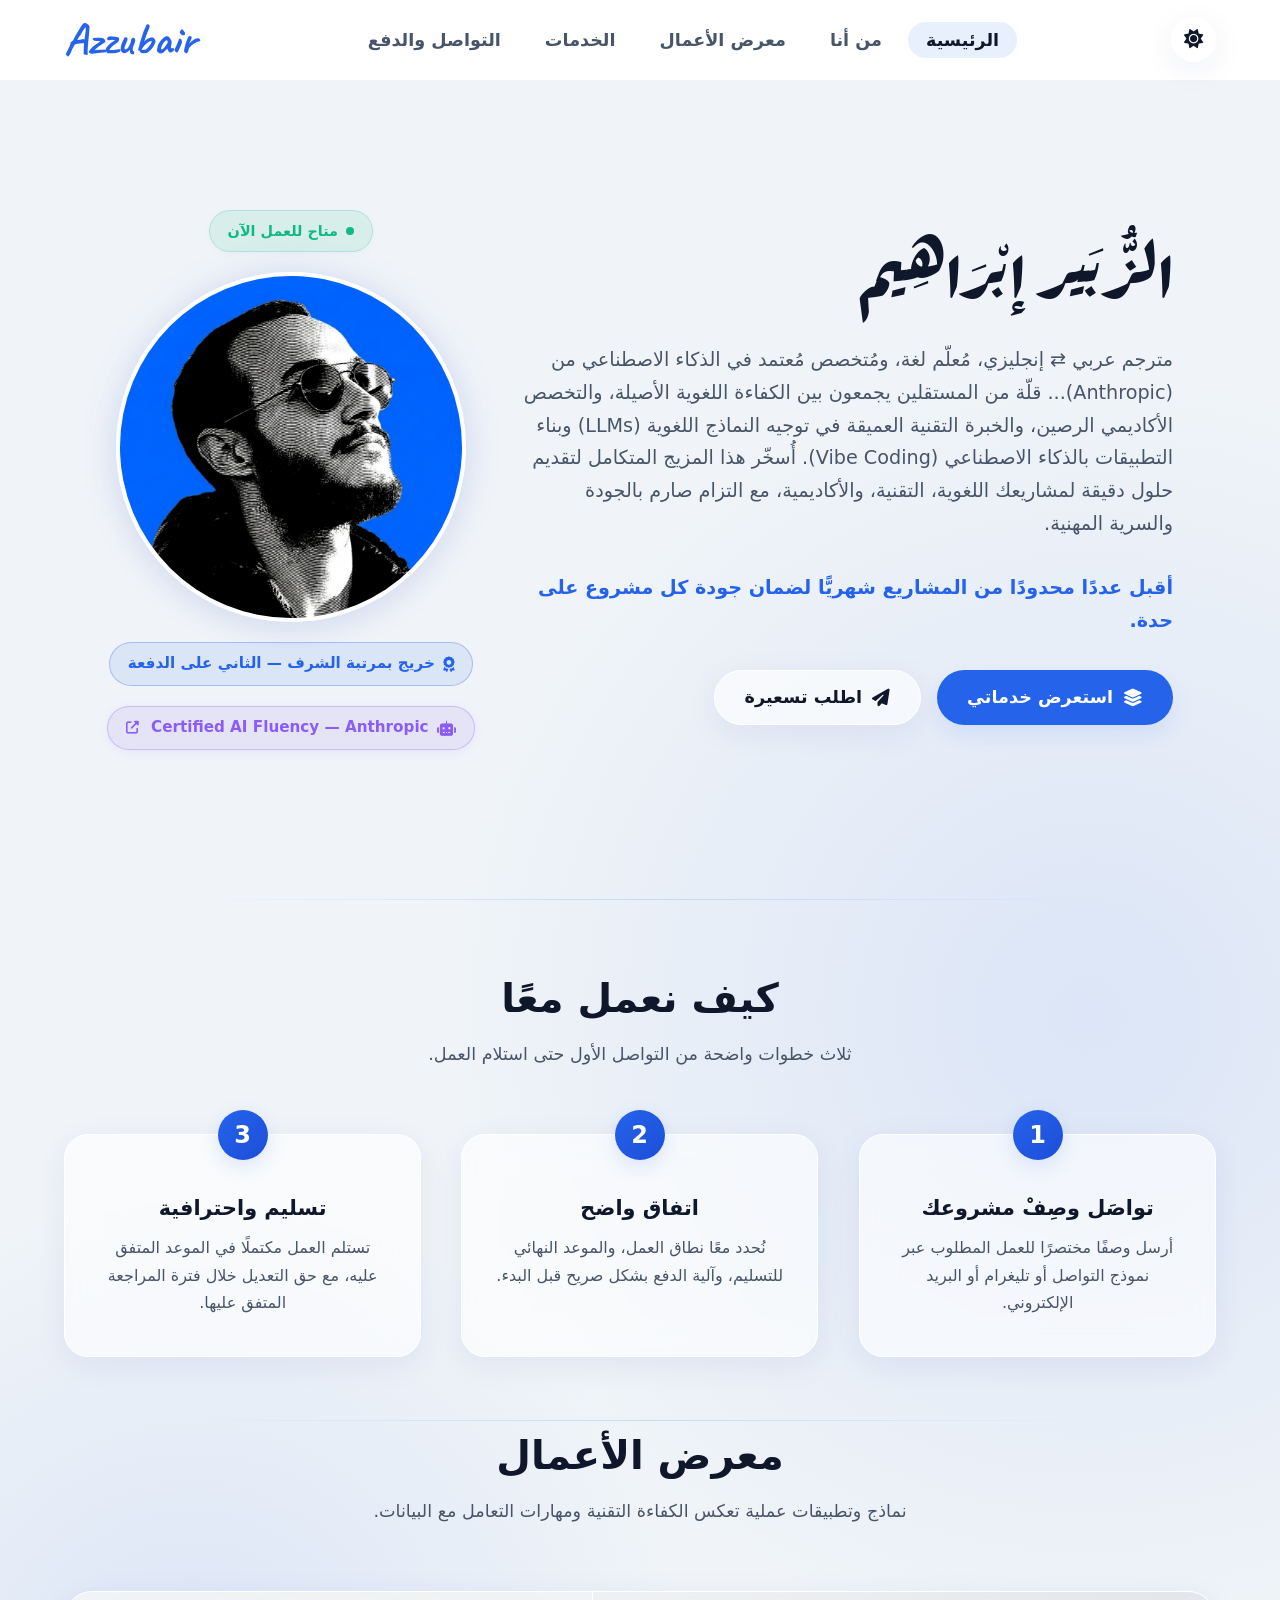
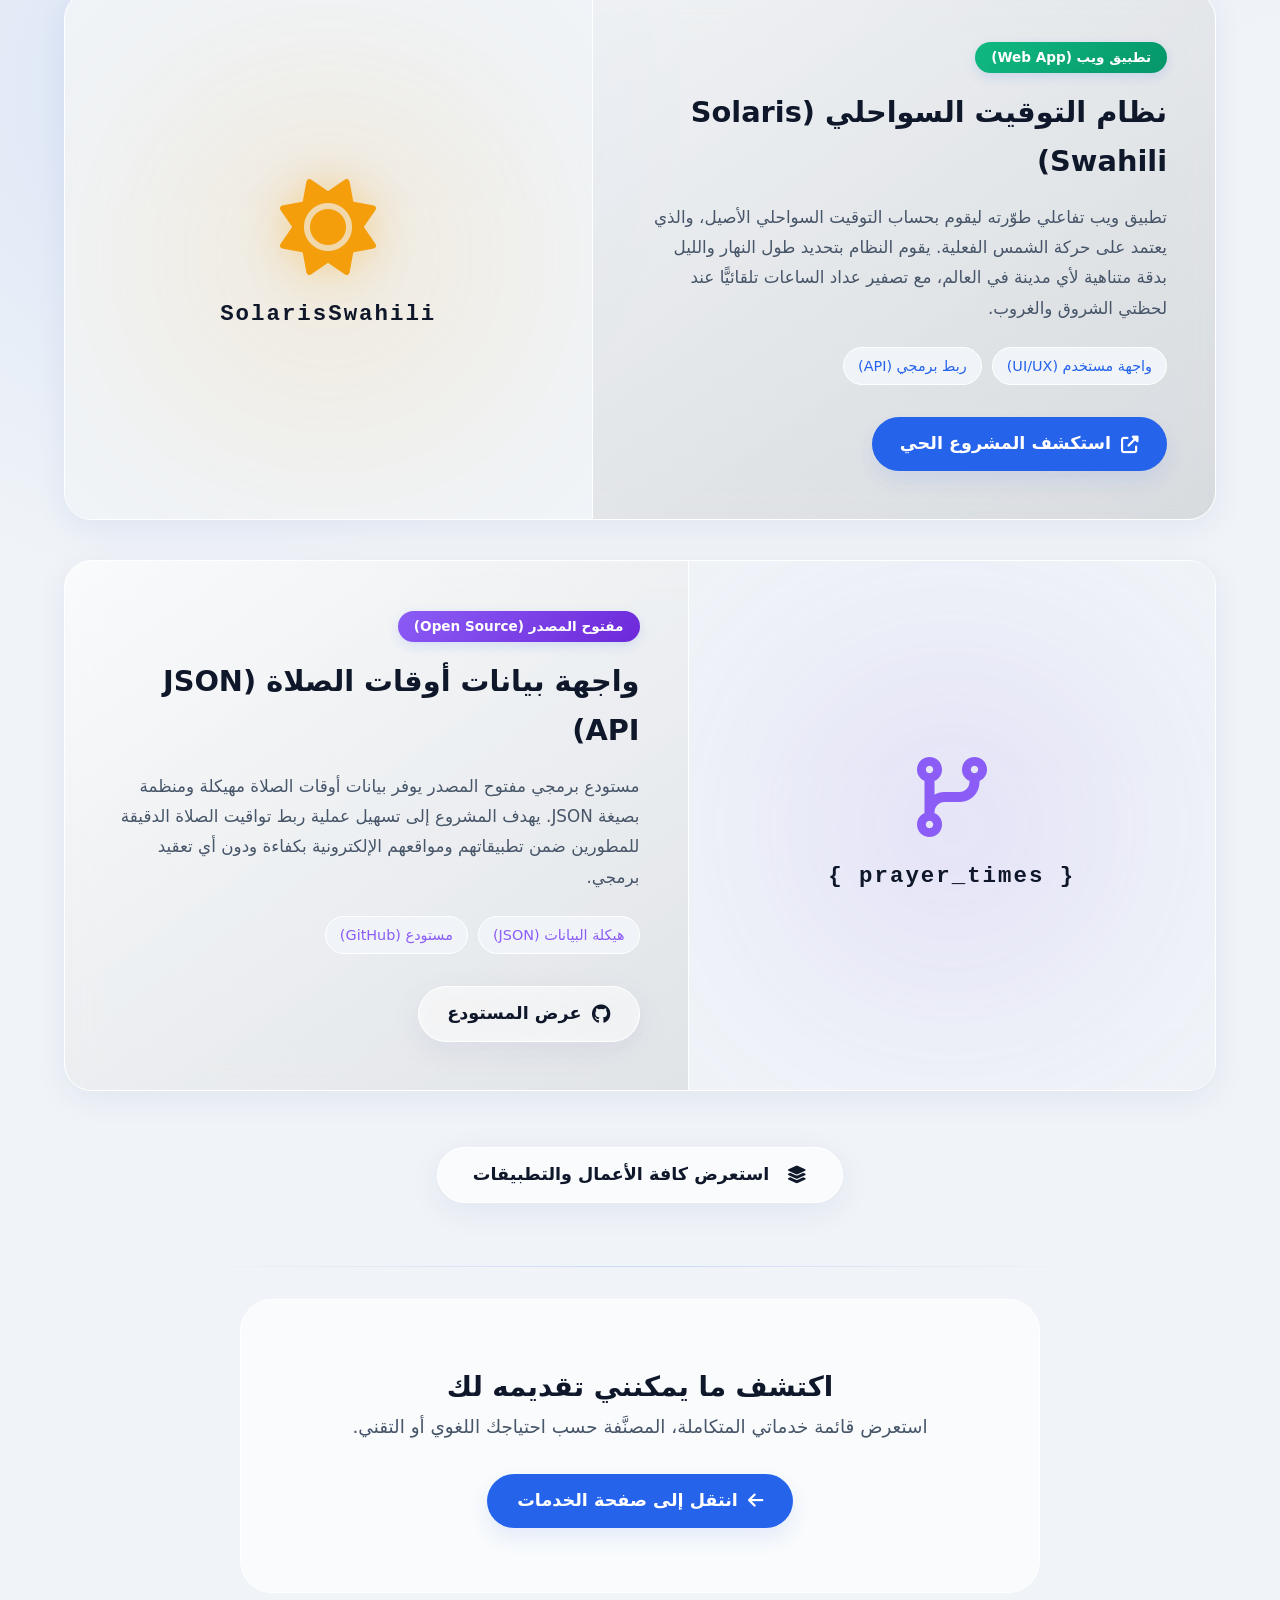
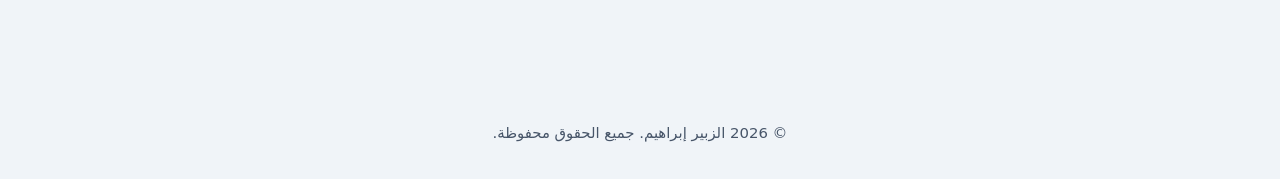
==== index.html @ 56a94cf5 "Update navigation links in index.html" ====
<!DOCTYPE html>
<html lang="ar" dir="rtl">
<head>
  <meta charset="UTF-8" />
  
  <!-- تحسينات الأمان (Security Meta Tags) -->
  <meta http-equiv="X-Content-Type-Options" content="nosniff" />
  <meta http-equiv="X-XSS-Protection" content="1; mode=block" />
  <meta name="referrer" content="strict-origin-when-downgrade" />
  
  <!-- Google tag (gtag.js) -->
  <script async src="https://www.googletagmanager.com/gtag/js?id=G-N8294W9LHR"></script>
  <script>
    window.dataLayer = window.dataLayer || [];
    function gtag(){dataLayer.push(arguments);}
    gtag('js', new Date());
    gtag('config', 'G-N8294W9LHR');
  </script>

  <meta name="viewport" content="width=device-width, initial-scale=1.0" />
  <title>Azzubair | Freelancer</title>
  
  <meta name="description" content="مترجم عربي ⇄ إنجليزي محترف، مقيّم لغوي للذكاء الاصطناعي، ومُدرِّس لغة إنجليزية — خريج مرتبة الشرف، الثاني على الدفعة، جامعة طبرق. متاح للعمل المستقل عن بُعد." />
  <meta property="og:title" content="الزبير إبراهيم | خبرة لغوية وأكاديمية وتقنية في الترجمة وتوجيه النماذج الذكية" />
  <meta property="og:description" content="مترجم عربي ⇄ إنجليزي محترف، خريج مرتبة الشرف، متاح للعمل المستقل عن بُعد." />
  <meta name="keywords" content="ترجمة سrt, تحسين مخرجات ChatGPT, دعم فني android, تصميم صور, prompt engineering عربي, مترجم عربي انجليزي, تعريب">
  <meta property="og:image" content="https://azzubair.ly/images/profile.jpg" />
  <meta property="og:type" content="website" />
  <meta property="og:url" content="https://azzubair.ly/" />

  <!-- سكربت تسريع المظهر لمنع وميض الشاشة (No-FOUC) -->
  <script>
    const savedTheme = localStorage.getItem('theme');
    const systemPrefersLight = window.matchMedia && window.matchMedia('(prefers-color-scheme: light)').matches;
    const currentTheme = savedTheme ? savedTheme : (systemPrefersLight ? 'light' : 'dark');
    document.documentElement.setAttribute('data-theme', currentTheme);
  </script>

  <script type="application/ld+json">
    {
      "@context": "https://schema.org",
      "@type": "Person",
      "name": "الزبير إبراهيم",
      "jobTitle": "مترجم ومطور ومدرب ذكاء اصطناعي",
      "url": "https://azzubair.ly",
      "address": {
        "@type": "PostalAddress",
        "addressLocality": "طبرق",
        "addressCountry": "LY"
      }
    }
  </script>

  <!-- Preconnect لتسريع الخطوط -->
  <link rel="preconnect" href="https://fonts.googleapis.com">
  <link rel="preconnect" href="https://fonts.gstatic.com" crossorigin>
  <link rel="stylesheet" href="https://cdnjs.cloudflare.com/ajax/libs/font-awesome/6.5.0/css/all.min.css" />
  <link rel="stylesheet" href="css/style.css" />

  <!-- حركة نبض تفاعلية ذكية لحالة التوفر -->
  <style>
    @keyframes badgePulse {
      0% { transform: scale(0.95); box-shadow: 0 0 0 0 rgba(16, 185, 129, 0.4); }
      70% { transform: scale(1); box-shadow: 0 0 0 6px rgba(16, 185, 129, 0); }
      100% { transform: scale(0.95); box-shadow: 0 0 0 0 rgba(16, 185, 129, 0); }
    }
  </style>
</head>
<body>

  <nav id="navbar">
    <div class="container">
      <a href="index.html" class="logo">Azzubair</a>
      <ul class="nav-links" id="navLinks">
        <li><a href="index.html">الرئيسية</a></li>
        <li><a href="about.html">من أنا</a></li>
        <li><a href="portfolio.html">معرض الأعمال</a></li>
        <li><a href="services.html">الخدمات</a></li>
        <li><a href="contact.html">التواصل والدفع</a></li>
      </ul>
      <div class="nav-controls">
        <button class="theme-toggle" id="themeToggle" aria-label="تبديل الوضع"><i class="fas fa-moon"></i></button>
        <button class="hamburger" id="hamburger" aria-label="القائمة"><i class="fas fa-bars"></i></button>
      </div>
    </div>
  </nav>

  <section id="hero">
    <div class="container">
      <div class="hero-wrapper">
        
        <div class="hero-text reveal">
          <h1>الزُّبَير إبْرَاهِيم</h1>
          <p>مترجم عربي ⇄ إنجليزي، مُعلّم لغة، ومُتخصص مُعتمد في الذكاء الاصطناعي من (Anthropic)... قلّة من المستقلين يجمعون بين الكفاءة اللغوية الأصيلة، والتخصص الأكاديمي الرصين، والخبرة التقنية العميقة في توجيه النماذج اللغوية (LLMs) وبناء التطبيقات بالذكاء الاصطناعي (Vibe Coding). أُسخّر هذا المزيج المتكامل لتقديم حلول دقيقة لمشاريعك اللغوية، التقنية، والأكاديمية، مع التزام صارم بالجودة والسرية المهنية.</p>
          <p class="scarcity-text">أقبل عددًا محدودًا من المشاريع شهريًّا لضمان جودة كل مشروع على حدة.</p>
          
          <div class="btn-group">
            <a href="services.html" class="btn btn-primary"><i class="fas fa-layer-group"></i> استعرض خدماتي</a>
            <a href="contact.html" class="btn btn-outline"><i class="fas fa-paper-plane"></i> اطلب تسعيرة</a>
          </div>
        </div>

        <!-- قسم الصورة متضمناً شارتي التوفر والخبرة مرتبتين عمودياً -->
        <div class="hero-image reveal" style="display: flex; flex-direction: column; align-items: center; justify-content: center; gap: 15px; text-align: center;">
          
          <!-- (متاح للعمل الآن) فوق الصورة -->
          <span class="status-badge" style="background-color: rgba(16, 185, 129, 0.1); color: #10b981; border: 1px solid rgba(16, 185, 129, 0.2); padding: 8px 18px; border-radius: 50px; font-size: 0.9rem; font-weight: bold; display: inline-flex; align-items: center; gap: 8px; width: fit-content; box-shadow: 0 2px 8px rgba(16, 185, 129, 0.05); margin-bottom: 5px;">
            <span style="width: 8px; height: 8px; background-color: #10b981; border-radius: 50%; display: inline-block; animation: badgePulse 1.8s infinite;"></span> متاح للعمل الآن
          </span>

          <!-- الصورة الشخصية -->
          <img src="images/profile.jpg" alt="الزُّبير إبراهيم" loading="lazy" onerror="this.src='https://placehold.co/400x400/1E293B/3B82F6?text=Z'">

          <!-- (خريج بمرتبة الشرف - الثاني على الدفعة) تحت الصورة -->
          <span class="authority-badge" style="margin: 5px 0 0 0; display: inline-flex; align-items: center; gap: 8px; font-size: 0.95rem; padding: 8px 18px; border-radius: 50px; width: fit-content;">
            <i class="fas fa-award"></i> خريج بمرتبة الشرف — الثاني على الدفعة
          </span>
          
          <!-- شارة الاعتماد الجديدة مرتبطة برابط التحقق -->
          <a href="https://verify.skilljar.com/c/nxe2cyns4rhc" target="_blank" rel="noopener noreferrer" class="authority-badge anthropic-badge" style="margin: 5px 0 0 0; display: inline-flex; align-items: center; gap: 8px; font-size: 0.95rem; padding: 8px 18px; border-radius: 50px; width: fit-content; text-decoration: none; transition: transform 0.3s ease;">
            <i class="fas fa-robot"></i> Certified AI Fluency — Anthropic <i class="fas fa-external-link-alt" style="font-size: 0.8rem; margin-right: 4px;"></i>
          </a>

        </div>

      </div>
    </div>
  </section>

  <section id="how-it-works">
    <div class="container">
      <div class="section-title reveal">
        <h2>كيف نعمل معًا</h2>
        <p>ثلاث خطوات واضحة من التواصل الأول حتى استلام العمل.</p>
      </div>
      <div class="steps-grid">
        <div class="step-card reveal">
          <div class="step-number">1</div>
          <h3>تواصَل وصِفْ مشروعك</h3>
          <p>أرسل وصفًا مختصرًا للعمل المطلوب عبر نموذج التواصل أو تليغرام أو البريد الإلكتروني.</p>
        </div>
        <div class="step-card reveal">
          <div class="step-number">2</div>
          <h3>اتفاق واضح</h3>
          <p>نُحدد معًا نطاق العمل، والموعد النهائي للتسليم، وآلية الدفع بشكل صريح قبل البدء.</p>
        </div>
        <div class="step-card reveal">
          <div class="step-number">3</div>
          <h3>تسليم واحترافية</h3>
          <p>تستلم العمل مكتملًا في الموعد المتفق عليه، مع حق التعديل خلال فترة المراجعة المتفق عليها.</p>
        </div>
      </div>
    </div>
  </section>

<!-- معرض الأعمال (Project Portfolio) -->
  <section id="portfolio" style="padding-top: 0;">
    <div class="container">
      <div class="section-title reveal">
        <h2>معرض الأعمال</h2>
        <p>نماذج وتطبيقات عملية تعكس الكفاءة التقنية ومهارات التعامل مع البيانات.</p>
      </div>
      
      <!-- حاوية المشاريع -->
      <div style="display: flex; flex-direction: column; gap: 2.5rem;">
        
        <!-- المشروع الأول: نظام التوقيت السواحلي -->
        <div class="project-card reveal" style="background: linear-gradient(145deg, var(--bg-glass), rgba(0,0,0,0.1)); backdrop-filter: blur(16px); border: 1px solid var(--border-glass); border-radius: 28px; overflow: hidden; display: flex; flex-wrap: wrap; box-shadow: var(--shadow-glass); transition: transform 0.4s ease, border-color 0.4s ease;" onmouseover="this.style.borderColor='var(--primary)'; this.style.transform='translateY(-5px)';" onmouseout="this.style.borderColor='var(--border-glass)'; this.style.transform='translateY(0)';">
          
          <!-- تفاصيل المشروع -->
          <div class="project-content" style="flex: 1; min-width: 300px; padding: 3rem;">
            <div class="service-badge" style="position: relative; top: 0; right: 0; display: inline-block; margin-bottom: 15px; background: linear-gradient(135deg, #10B981, #059669);">تطبيق ويب (Web App)</div>
            
            <h3 style="font-size: 1.8rem; color: var(--text-main); margin-bottom: 1rem; font-weight: bold;">نظام التوقيت السواحلي (Solaris Swahili)</h3>
            
            <p style="color: var(--text-muted); line-height: 1.8; margin-bottom: 1.5rem; font-size: 1.05rem;">
              تطبيق ويب تفاعلي طوّرته ليقوم بحساب التوقيت السواحلي الأصيل، والذي يعتمد على حركة الشمس الفعلية. يقوم النظام بتحديد طول النهار والليل بدقة متناهية لأي مدينة في العالم، مع تصفير عداد الساعات تلقائيًّا عند لحظتي الشروق والغروب.
            </p>
            
            <div class="project-tags" style="display: flex; gap: 10px; flex-wrap: wrap; margin-bottom: 2rem;">
              <span style="background: var(--bg-main); border: 1px solid var(--border-glass); padding: 6px 14px; border-radius: 50px; font-size: 0.9rem; color: var(--primary);">واجهة مستخدم (UI/UX)</span>
              <span style="background: var(--bg-main); border: 1px solid var(--border-glass); padding: 6px 14px; border-radius: 50px; font-size: 0.9rem; color: var(--primary);">ربط برمجي (API)</span>
            </div>
            
            <a href="https://azzubair.ly/solaris-swahili/" target="_blank" rel="noopener noreferrer" class="btn btn-primary" style="padding: 12px 28px; border-radius: 50px;">
              <i class="fas fa-external-link-alt"></i> استكشف المشروع الحي
            </a>
          </div>
          
          <!-- الجانب البصري للمشروع الأول -->
          <div class="project-image" style="flex: 1; min-width: 300px; background: var(--bg-main); display: flex; align-items: center; justify-content: center; border-right: 1px solid var(--border-glass); position: relative; overflow: hidden; min-height: 300px;">
            <div style="position: absolute; width: 300px; height: 300px; background: #F59E0B; filter: blur(120px); opacity: 0.15; z-index: 0;"></div>
            <div style="text-align: center; z-index: 1;">
              <style>@keyframes slow-spin { 100% { transform: rotate(360deg); } }</style>
              <i class="fas fa-sun" style="font-size: 6rem; color: #F59E0B; margin-bottom: 20px; filter: drop-shadow(0 0 20px rgba(245, 158, 11, 0.4)); animation: slow-spin 25s linear infinite;"></i>
              <h4 style="font-family: monospace, sans-serif; color: var(--text-main); font-size: 1.4rem; letter-spacing: 2px; direction: ltr;">SolarisSwahili</h4>
            </div>
          </div>
        </div>

        <!-- المشروع الثاني: أوقات الصلاة JSON -->
        <div class="project-card reveal" style="background: linear-gradient(145deg, var(--bg-glass), rgba(0,0,0,0.1)); backdrop-filter: blur(16px); border: 1px solid var(--border-glass); border-radius: 28px; overflow: hidden; display: flex; flex-wrap: wrap-reverse; box-shadow: var(--shadow-glass); transition: transform 0.4s ease, border-color 0.4s ease;" onmouseover="this.style.borderColor='var(--primary)'; this.style.transform='translateY(-5px)';" onmouseout="this.style.borderColor='var(--border-glass)'; this.style.transform='translateY(0)';">
          
          <!-- الجانب البصري للمشروع الثاني (على اليمين) -->
          <div class="project-image" style="flex: 1; min-width: 300px; background: var(--bg-main); display: flex; align-items: center; justify-content: center; border-left: 1px solid var(--border-glass); position: relative; overflow: hidden; min-height: 300px;">
            <div style="position: absolute; width: 300px; height: 300px; background: #8B5CF6; filter: blur(120px); opacity: 0.15; z-index: 0;"></div>
            <div style="text-align: center; z-index: 1;">
              <style>
                @keyframes pulse-glow { 0% { filter: drop-shadow(0 0 10px rgba(139, 92, 246, 0.4)); transform: scale(1); } 50% { filter: drop-shadow(0 0 25px rgba(139, 92, 246, 0.8)); transform: scale(1.05); } 100% { filter: drop-shadow(0 0 10px rgba(139, 92, 246, 0.4)); transform: scale(1); } }
              </style>
              <i class="fas fa-code-branch" style="font-size: 5rem; color: #8B5CF6; margin-bottom: 20px; animation: pulse-glow 3s ease-in-out infinite;"></i>
              <h4 style="font-family: monospace, sans-serif; color: var(--text-main); font-size: 1.4rem; letter-spacing: 2px; direction: ltr;">{ prayer_times }</h4>
            </div>
          </div>

          <!-- تفاصيل المشروع -->
          <div class="project-content" style="flex: 1; min-width: 300px; padding: 3rem;">
            <div class="service-badge" style="position: relative; top: 0; right: 0; display: inline-block; margin-bottom: 15px; background: linear-gradient(135deg, #8B5CF6, #6D28D9);">مفتوح المصدر (Open Source)</div>
            
            <h3 style="font-size: 1.8rem; color: var(--text-main); margin-bottom: 1rem; font-weight: bold;">واجهة بيانات أوقات الصلاة (JSON API)</h3>
            
            <p style="color: var(--text-muted); line-height: 1.8; margin-bottom: 1.5rem; font-size: 1.05rem;">
              مستودع برمجي مفتوح المصدر يوفر بيانات أوقات الصلاة مهيكلة ومنظمة بصيغة JSON. يهدف المشروع إلى تسهيل عملية ربط تواقيت الصلاة الدقيقة للمطورين ضمن تطبيقاتهم ومواقعهم الإلكترونية بكفاءة ودون أي تعقيد برمجي.
            </p>
            
            <div class="project-tags" style="display: flex; gap: 10px; flex-wrap: wrap; margin-bottom: 2rem;">
              <span style="background: var(--bg-main); border: 1px solid var(--border-glass); padding: 6px 14px; border-radius: 50px; font-size: 0.9rem; color: #8B5CF6;">هيكلة البيانات (JSON)</span>
              <span style="background: var(--bg-main); border: 1px solid var(--border-glass); padding: 6px 14px; border-radius: 50px; font-size: 0.9rem; color: #8B5CF6;">مستودع (GitHub)</span>
            </div>
            
            <a href="https://github.com/azzubairx/prayer-times-json" target="_blank" rel="noopener noreferrer" class="btn btn-outline" style="padding: 12px 28px; border-radius: 50px;">
              <i class="fab fa-github" style="font-size: 1.2rem;"></i> عرض المستودع
            </a>
          </div>

        </div>

      </div>
    </div>
    <!-- زر الانتقال للصفحة المخصصة لمعرض الأعمال -->
      <div class="reveal" style="text-align: center; margin-top: 3.5rem;">
        <a href="portfolio.html" class="btn btn-outline" style="padding: 12px 35px; border-radius: 50px; font-size: 1.1rem;">
          <i class="fas fa-layer-group" style="margin-left: 8px;"></i> استعرض كافة الأعمال والتطبيقات
        </a>
      </div>
  </section>

  <section style="padding-top: 0;">
    <div class="container">
      <div class="about-cta reveal">
        <h2>اكتشف ما يمكنني تقديمه لك</h2>
        <p style="color: var(--text-muted); margin-bottom: 2rem;">استعرض قائمة خدماتي المتكاملة، المصنَّفة حسب احتياجك اللغوي أو التقني.</p>
        <div class="btn-group" style="justify-content: center;">
          <a href="services.html" class="btn btn-primary"><i class="fas fa-arrow-left"></i> انتقل إلى صفحة الخدمات</a>
        </div>
      </div>
    </div>
  </section>

  <footer>
    <div class="container">
      <p class="copyright-text">© 2026 الزبير إبراهيم. جميع الحقوق محفوظة.</p>
    </div>
  </footer>

  <script>
    document.querySelectorAll('.reveal').forEach(el => el.classList.add('hidden'));
    
    const root = document.documentElement;
    const toggle = document.getElementById('themeToggle');
    const icon = toggle.querySelector('i');
    
    if (root.getAttribute('data-theme') === 'light') { icon.className = 'fas fa-sun'; } else { icon.className = 'fas fa-moon'; }
    
    toggle.addEventListener('click', () => {
      const isDark = root.getAttribute('data-theme') === 'dark';
      const newTheme = isDark ? 'light' : 'dark';
      root.setAttribute('data-theme', newTheme);
      icon.className = isDark ? 'fas fa-sun' : 'fas fa-moon';
      localStorage.setItem('theme', newTheme);
    });

    window.matchMedia('(prefers-color-scheme: light)').addEventListener('change', (e) => {
      if (!localStorage.getItem('theme')) {
        const newTheme = e.matches ? 'light' : 'dark';
        root.setAttribute('data-theme', newTheme);
        icon.className = e.matches ? 'fas fa-sun' : 'fas fa-moon';
      }
    });

    const hamburger = document.getElementById('hamburger');
    const navLinks = document.getElementById('navLinks');
    const hamburgerIcon = hamburger.querySelector('i');
    hamburger.addEventListener('click', () => { navLinks.classList.toggle('active'); hamburgerIcon.className = navLinks.classList.contains('active') ? 'fas fa-times' : 'fas fa-bars'; });
    document.querySelectorAll('.nav-links a').forEach(link => { link.addEventListener('click', () => { navLinks.classList.remove('active'); hamburgerIcon.className = 'fas fa-bars'; }); });
    
    const revealObserver = new IntersectionObserver((entries, observer) => {
      entries.forEach(entry => { if (entry.isIntersecting) { entry.target.classList.remove('hidden'); entry.target.classList.add('active'); observer.unobserve(entry.target); } });
    }, { threshold: 0.1, rootMargin: "0px 0px -20px 0px" });
    document.querySelectorAll('.reveal').forEach(el => revealObserver.observe(el));
    
    const currentPath = window.location.pathname.split('/').pop();
    document.querySelectorAll('.nav-links a').forEach(link => {
      const href = link.getAttribute('href');
      if ((currentPath === '' && href === 'index.html') || href === currentPath) { link.classList.add('active'); }
    });
  </script>
</body>
</html>
---- css/style.css ----
/* ============================================================
   ملف التنسيقات الرئيسي (CSS) - موقع الزبير إبراهيم
   النمط: تأثير الزجاج (Glassmorphism) | الألوان: أزرق تقني وكحلي
   ============================================================ */

/* ── 1. استيراد الخطوط ── */
@import url('https://fonts.googleapis.com/css2?family=Caveat:wght@700&display=swap');
@import url('https://fonts.googleapis.com/css2?family=Rakkas&display=swap');

@font-face { font-family: 'Casa'; src: url('../fonts/Casa.ttf') format('truetype'); font-weight: normal; font-style: normal; font-display: swap; }
@font-face { font-family: 'Casa'; src: url('../fonts/CasaB.ttf') format('truetype'); font-weight: bold; font-style: normal; font-display: swap; }
@font-face { font-family: 'Casa'; src: url('../fonts/CasaI.ttf') format('truetype'); font-weight: normal; font-style: italic; font-display: swap; }

/* ── 2. المتغيرات والألوان ── */
:root {
  --bg-main: #0B1121;
  --bg-glass: rgba(30, 41, 59, 0.4);
  --bg-nav: rgba(11, 17, 33, 0.95);
  --primary: #3B82F6;
  --primary-hover: #60A5FA;
  --primary-glass: rgba(59, 130, 246, 0.15);
  --text-main: #F8FAFC;
  --text-muted: #94A3B8;
  --border-glass: rgba(255, 255, 255, 0.08);
  --border-primary: rgba(59, 130, 246, 0.3);
  --shadow-glass: 0 8px 32px 0 rgba(0, 0, 0, 0.3);
  --primary-glow: rgba(59, 130, 246, 0.25);
  --shadow-hover: 0 16px 40px 0 rgba(59, 130, 246, 0.18);
}

[data-theme="light"] {
  --bg-main: #F0F4F8;
  --bg-glass: rgba(255, 255, 255, 0.6);
  --bg-nav: rgba(255, 255, 255, 0.95);
  --primary: #2563EB;
  --primary-hover: #1D4ED8;
  --primary-glass: rgba(37, 99, 235, 0.1);
  --text-main: #0F172A;
  --text-muted: #475569;
  --border-glass: rgba(255, 255, 255, 1);
  --border-primary: rgba(37, 99, 235, 0.3);
  --shadow-glass: 0 8px 32px 0 rgba(31, 38, 135, 0.07);
  --primary-glow: rgba(37, 99, 235, 0.15);
  --shadow-hover: 0 16px 40px 0 rgba(37, 99, 235, 0.14);
}

/* ── 3. الإعدادات الأساسية ── */
*, *::before, *::after { margin: 0; padding: 0; box-sizing: border-box; }
html { scroll-behavior: smooth; max-width: 100vw; overflow-x: hidden; }

@media (prefers-reduced-motion: reduce) {
  *, *::before, *::after { animation-duration: 0.01ms !important; transition-duration: 0.01ms !important; scroll-behavior: auto !important; }
  .reveal { opacity: 1 !important; transform: none !important; }
}

body {
  font-family: 'Casa', system-ui, -apple-system, sans-serif !important;
  font-size: 1.15rem; 
  background-color: var(--bg-main); color: var(--text-main);
  line-height: 1.7; direction: rtl; text-rendering: optimizeLegibility;
  -webkit-font-smoothing: antialiased; -moz-osx-font-smoothing: grayscale;
  transition: background-color 0.4s ease, color 0.4s ease;
  background-image: radial-gradient(circle at 15% 50%, var(--primary-glass), transparent 25%), radial-gradient(circle at 85% 30%, var(--primary-glass), transparent 25%);
  word-wrap: break-word;
}

a, .btn, .logo, .nav-links a { text-decoration: none !important; color: inherit; outline: none; }
ul { list-style: none; }
.container { width: 100%; max-width: 1200px; margin: 0 auto; padding: 0 24px; }
::-webkit-scrollbar { width: 6px; }
::-webkit-scrollbar-track { background: var(--bg-main); }
::-webkit-scrollbar-thumb { background: var(--border-primary); border-radius: 3px; }
::-webkit-scrollbar-thumb:hover { background: var(--primary); }
:focus-visible { outline: 2px solid var(--primary); outline-offset: 3px; border-radius: 4px; }

/* ── 4. شريط التنقل (Navbar) ── */
nav { position: fixed; top: 0; left: 0; right: 0; background: var(--bg-nav); backdrop-filter: blur(16px); -webkit-backdrop-filter: blur(16px); border-bottom: 1px solid var(--border-glass); height: 80px; display: flex; align-items: center; z-index: 1000; transition: background-color 0.4s ease; }
nav .container { display: flex; justify-content: space-between; align-items: center; flex-direction: row-reverse; }
.logo { font-family: 'Caveat', cursive !important; font-size: 2.8rem; font-weight: 700; color: var(--primary) !important; direction: ltr; }
.nav-links { display: flex; gap: 0.5rem; align-items: center; }
.nav-links a { font-weight: bold; font-size: 1.1rem; color: var(--text-muted) !important; transition: all 0.3s ease; padding: 8px 18px; border-radius: 25px; }
.nav-links a:hover, .nav-links a.active { color: var(--text-main) !important; background-color: var(--primary-glass); }
.nav-controls { display: flex; align-items: center; gap: 1rem; flex-direction: row-reverse; }
.theme-toggle { background: var(--bg-glass); backdrop-filter: blur(10px); border: 1px solid var(--border-glass); color: var(--text-main); width: 45px; height: 45px; border-radius: 50%; cursor: pointer; display: flex; align-items: center; justify-content: center; font-size: 1.2rem; transition: all 0.3s ease; box-shadow: var(--shadow-glass); }
.theme-toggle:hover { background: var(--primary); color: #fff; border-color: var(--primary); transform: rotate(30deg); }
.hamburger { display: none; background: none; border: none; color: var(--text-main); font-size: 1.8rem; cursor: pointer; }

/* ── 5. الواجهة الرئيسية (Hero) والأزرار ── */
#hero { min-height: 100vh; display: flex; align-items: center; padding-top: 120px; padding-bottom: 60px; }
.hero-wrapper { display: flex; align-items: center; justify-content: center; gap: 3rem; width: 100%; }
.hero-text { flex: 1; max-width: 650px; }
.hero-text h1 { font-family: 'Rakkas', serif !important; font-weight: 400; line-height: 1.2; color: var(--text-main); font-size: clamp(3rem, 6vw, 4.5rem); margin-bottom: 1.5rem; }
.page-hero h1 { font-family: 'Casa', system-ui, sans-serif !important; font-weight: bold !important; line-height: 1.3; font-size: clamp(2.5rem, 5vw, 4rem); color: var(--primary); margin-bottom: 1rem; }
.hero-text p { font-size: 1.2rem; color: var(--text-muted); margin-bottom: 2rem; }
.page-hero { padding-top: 140px; padding-bottom: 40px; text-align: center; }
.page-hero p { font-size: 1.2rem; color: var(--text-muted); max-width: 700px; margin: 0 auto; }
.btn-group { display: flex; gap: 1rem; flex-wrap: wrap; }
.btn { padding: 12px 30px; border-radius: 50px; font-size: 1.1rem; font-weight: bold; display: inline-flex; align-items: center; gap: 10px; border: none !important; cursor: pointer; transition: all 0.3s ease; backdrop-filter: blur(10px); }
.btn-primary { background: var(--primary); color: #fff !important; box-shadow: 0 10px 20px var(--primary-glass); }
.btn-primary:hover { background: var(--primary-hover); transform: translateY(-3px); box-shadow: 0 15px 25px var(--primary-glass); }
.btn-outline { background: var(--bg-glass); color: var(--text-main) !important; border: 1px solid var(--border-glass) !important; box-shadow: var(--shadow-glass); }
.btn-outline:hover { border-color: var(--primary) !important; color: var(--primary) !important; transform: translateY(-3px); }
.hero-image { display: flex; justify-content: center; min-height: 350px; }
.hero-image img { width: 350px !important; height: 350px !important; aspect-ratio: 1 / 1 !important; object-fit: cover !important; border-radius: 50% !important; border: 4px solid var(--border-glass); box-shadow: var(--shadow-glass), 0 0 40px var(--primary-glass); transition: all 0.4s ease; }
.hero-image img:hover { transform: scale(1.02); border-color: var(--primary); }
.scarcity-text { color: var(--primary) !important; font-weight: bold; margin-bottom: 2rem !important; }

/* ── 6. الشبكات الزجاجية للخدمات والخطوات (Grid Cards) ── */
section { padding: 4rem 0; position: relative; }
section:not(:last-of-type)::after { content: ''; position: absolute; bottom: 0; left: 15%; right: 15%; height: 1px; background: linear-gradient(90deg, transparent, var(--border-primary), transparent); opacity: 0.6; }
.section-title { text-align: center; margin-bottom: 4rem; }
.section-title h2 { font-size: 2.5rem; color: var(--text-main); margin-bottom: 0.5rem; font-weight: bold; }
.section-title p { font-size: 1.1rem; color: var(--text-muted); }
.category-title { font-size: 1.5rem; color: var(--text-main); margin-top: 3rem; margin-bottom: 1.5rem; padding-bottom: 10px; border-bottom: 2px solid var(--primary-glass); display: inline-block; font-weight: bold; }

.steps-grid { display: grid; grid-template-columns: repeat(auto-fit, minmax(250px, 1fr)); gap: 2.5rem; }
.step-card { background: var(--bg-glass); backdrop-filter: blur(16px); border: 1px solid var(--border-glass); border-radius: 24px; padding: 2.5rem 2rem; text-align: center; position: relative; box-shadow: var(--shadow-glass); transition: all 0.3s ease; }
.step-card:hover { transform: translateY(-6px); border-color: var(--border-primary); box-shadow: var(--shadow-hover); }
.step-number { width: 50px; height: 50px; color: #fff; border-radius: 50%; display: flex; align-items: center; justify-content: center; font-size: 1.5rem; font-weight: bold; position: absolute; top: -25px; left: 50%; transform: translateX(-50%); background: linear-gradient(135deg, var(--primary), var(--primary-hover)); box-shadow: 0 6px 20px var(--primary-glow); }
.step-card h3 { color: var(--text-main); margin-top: 1rem; margin-bottom: 0.5rem; font-size: 1.3rem;}
.step-card p { color: var(--text-muted); font-size: 1rem; margin-bottom: 0; }

.services-grid { display: grid; grid-template-columns: repeat(auto-fill, minmax(280px, 1fr)); gap: 2rem; align-items: stretch; }
.service-card { background: var(--bg-glass); backdrop-filter: blur(16px); border: 1px solid var(--border-glass); border-radius: 28px; padding: 2.5rem 2rem; display: flex; flex-direction: column; box-shadow: var(--shadow-glass); transition: all 0.3s ease; height: 100%; position: relative; }
.service-card:hover { transform: translateY(-8px); border-color: var(--border-primary); }
.service-icon { width: 70px; height: 70px; background: var(--primary-glass); color: var(--primary); border-radius: 50%; display: flex; align-items: center; justify-content: center; font-size: 1.8rem; margin-bottom: 1.5rem; flex-shrink: 0; border: 1px solid var(--border-primary); transition: all 0.3s ease; }
.service-card:hover .service-icon { background: var(--primary); color: #fff; transform: scale(1.08); }
.service-content { display: flex; flex-direction: column; flex-grow: 1; }
.service-content h3 { font-size: 1.3rem; color: var(--text-main); margin-bottom: 0.8rem; font-weight: bold; }
.service-content p { font-size: 1rem; color: var(--text-muted); flex-grow: 1; margin-bottom: 10px; }
.why-me { display: block; margin-top: auto; padding-top: 1rem; opacity: 0.9; color: var(--primary); border-top: 1px solid var(--border-primary); font-size: 0.95rem; font-weight: bold; }

/* ── 7. بطاقات الدفع والشروط ── */
.payments-grid { display: grid; grid-template-columns: repeat(auto-fit, minmax(240px, 1fr)); gap: 2rem; }
.payment-card { background: var(--bg-glass); backdrop-filter: blur(14px); -webkit-backdrop-filter: blur(14px); border: 1px solid var(--border-glass); border-radius: 16px; padding: 2rem; display: flex; flex-direction: column; align-items: center; justify-content: center; gap: 1.5rem; box-shadow: var(--shadow-glass); transition: all 0.3s ease; }
.payment-card:hover { transform: translateY(-5px); border-color: var(--primary); }
.pay-logo-wrapper { height: 60px; width: 100%; display: flex; justify-content: center; align-items: center; }
.pay-logo { max-height: 100%; max-width: 100%; object-fit: contain; }
.payment-card span { font-weight: bold; font-size: 1.1rem; color: var(--text-main); text-align: center; }
.cash-icon { font-size: 3rem; color: #10B981; }

.commitments-grid { display: grid; grid-template-columns: repeat(auto-fit, minmax(300px, 1fr)); gap: 2rem; margin-top: 2rem; }
.commitment-card { background: var(--bg-glass); backdrop-filter: blur(16px); border: 1px solid var(--border-glass); border-radius: 24px; padding: 2.5rem; box-shadow: var(--shadow-glass); transition: all 0.3s ease; }
.commitment-card:hover { transform: translateY(-5px); border-color: var(--primary); }
.commitment-header { display: flex; align-items: center; gap: 15px; margin-bottom: 1.5rem; border-bottom: 1px solid var(--border-glass); padding-bottom: 1rem; }
.commitment-header i { font-size: 1.8rem; color: var(--primary); }
.commitment-header h3 { font-size: 1.4rem; color: var(--text-main); font-weight: bold; }
.commitment-list { list-style: none; padding: 0; margin: 0; display: flex; flex-direction: column; gap: 1rem; }
.commitment-list li { display: flex; align-items: flex-start; gap: 10px; font-size: 1rem; color: var(--text-muted); line-height: 1.6; }
.commitment-list li i { color: var(--primary); margin-top: 6px; font-size: 0.9rem; }

/* ── 8. نموذج التواصل ── */
.contact-box { background: var(--bg-glass); backdrop-filter: blur(20px); border: 1px solid var(--border-glass); border-radius: 32px; padding: 4rem 2rem; text-align: center; box-shadow: var(--shadow-glass); max-width: 900px; margin: 0 auto; }
.contact-form { max-width: 600px; margin: 0 auto 2rem auto; display: flex; flex-direction: column; gap: 1rem; text-align: right; }
.form-group { display: flex; gap: 1rem; }
.contact-form label { font-size: 0.95rem; color: var(--text-muted); font-weight: bold; width: 100%; }
.contact-form input, .contact-form textarea, .contact-form select { width: 100%; background: var(--bg-main); border: 1px solid var(--border-glass); padding: 12px 20px; border-radius: 12px; color: var(--text-main); font-family: inherit; font-size: 1rem; transition: all 0.3s ease; margin-top: 5px; appearance: auto; }
.contact-form select option { background: var(--bg-main); color: var(--text-main); }
.contact-form input:focus, .contact-form textarea:focus, .contact-form select:focus { outline: none; border-color: var(--primary); box-shadow: 0 0 0 3px var(--primary-glass); }
.form-submit { width: 100%; justify-content: center; border-radius: 50px !important; padding: 15px; font-size: 1.15rem; margin-top: 10px; letter-spacing: 0.5px; }

.divider { display: flex; align-items: center; text-align: center; color: var(--text-muted); margin: 2rem 0; }
.divider::before, .divider::after { content: ''; flex: 1; border-bottom: 1px solid var(--border-glass); }
.divider span { padding: 0 10px; font-size: 0.95rem; }

.contact-links { display: flex; justify-content: center; flex-wrap: wrap; gap: 1.5rem; }
.contact-item { background: var(--bg-main); border: 1px solid var(--border-glass) !important; padding: 1rem 2rem; border-radius: 50px; font-weight: bold; font-size: 1.1rem; color: var(--text-main) !important; display: flex; align-items: center; gap: 10px; transition: all 0.3s ease; }
.contact-item:hover { background: var(--primary); color: #fff !important; border-color: var(--primary) !important; transform: translateY(-3px); }
.contact-links div.contact-item { padding: 0.4rem 1rem; font-size: 0.9rem; width: fit-content; height: fit-content; align-self: center; opacity: 0.85; }

/* ── 9. صفحة من أنا (About Page) ── */
.about-card { background: var(--bg-glass); backdrop-filter: blur(16px); border: 1px solid var(--border-glass); border-radius: 28px; padding: 3rem; box-shadow: var(--shadow-glass); margin-bottom: 2rem; }
.about-card-wrapper { display: flex; align-items: center; gap: 3rem; }
.about-text-content { flex: 1; }
.about-image-content { flex-shrink: 0; display: flex; justify-content: center; }
.about-profile-img { width: 280px !important; height: 280px !important; aspect-ratio: 1 / 1 !important; object-fit: cover !important; border-radius: 50% !important; border: 4px solid var(--border-glass); box-shadow: var(--shadow-glass), 0 0 30px var(--primary-glass); }
.personal-voice { font-size: 1.2rem; color: var(--text-main); font-style: italic; margin: 1.5rem 0; line-height: 1.8; border-right: 4px solid var(--primary); padding-right: 15px; background: var(--primary-glass); padding: 15px 20px 15px 15px; border-radius: 12px; }
.page-nav { display: flex; justify-content: center; flex-wrap: wrap; gap: 10px; margin-bottom: 3rem; }
.page-nav a { background: var(--bg-glass); border: 1px solid var(--border-glass) !important; padding: 8px 20px; border-radius: 50px; font-size: 0.95rem; font-weight: bold; color: var(--text-main) !important; transition: all 0.3s ease; }
.page-nav a:hover { background: var(--primary); color: #fff !important; border-color: var(--primary) !important; transform: translateY(-2px); }

/* صندوق بحث التخرج */
.research-highlight { background: linear-gradient(135deg, var(--bg-glass) 0%, var(--primary-glass) 100%); backdrop-filter: blur(20px); border: 1px solid var(--border-primary); border-right: 4px solid var(--primary); border-radius: 24px; padding: 3rem 4rem 3rem 2.5rem; margin-bottom: 4rem; box-shadow: 0 10px 30px rgba(0,0,0,0.1); position: relative; overflow: hidden; }
.research-highlight::before { content: ''; position: absolute; top: -50px; right: -50px; width: 200px; height: 200px; background: var(--primary); filter: blur(100px); opacity: 0.2; z-index: 0; }
.research-highlight > * { position: relative; z-index: 1; }
.research-highlight i.fa-quote-right { position: absolute; top: 20px; right: 20px; font-size: 6rem; color: var(--primary); opacity: 0.1; transform: rotate(10deg); }
.research-highlight h3 { font-size: 1.5rem; color: var(--text-main); margin-bottom: 15px; font-weight: bold; }
.research-highlight p { color: var(--text-muted); font-size: 1.05rem; line-height: 1.8; }
.research-highlight ul { color: var(--text-muted); padding-right: 30px; line-height: 1.8; font-size: 1.05rem; margin-top: 15px; }
.research-highlight ul li { margin-bottom: 10px; position: relative; }
.research-highlight ul li::marker { color: var(--primary); font-weight: bold; }
.research-conclusion { margin-top: 25px; padding-top: 20px; border-top: 1px dashed var(--border-primary); font-weight: bold; color: var(--primary); font-size: 1.1rem; }

.subsection-title { font-size: 1.8rem; color: var(--text-main); margin-bottom: 2rem; text-align: center; font-weight: bold; }

/* ── 10. التايم لاين المضيء التفاعلي (Modern Timeline) بدقة RTL ── */
.resume-grid { display: grid; grid-template-columns: repeat(auto-fit, minmax(280px, 1fr)); gap: 3rem; }
.resume-header { display: flex; align-items: center; gap: 15px; margin-bottom: 2.5rem; color: var(--primary); }
.resume-header h3 { font-size: 1.6rem; color: var(--text-main); font-weight: bold; }
.resume-header i { font-size: 2.2rem; filter: drop-shadow(0 4px 6px var(--primary-glow)); }

/* حاوية التايم لاين: الخط العمودي يقع على اليمين */
.modern-timeline {
  border-right: 3px solid var(--border-primary);
  padding-right: 24px;
  margin-right: 12px;
}
.modern-timeline__item {
  position: relative;
  margin-bottom: 2.5rem;
}
/* النقطة المضيئة: يتم حساب موقعها بدقة فوق الخط العمودي */
.modern-timeline__node {
  position: absolute;
  top: 32px;
  right: -33.5px; /* (24px padding) + (1.5px نصف الخط) + (8px نصف النقطة) = 33.5px */
  width: 16px;
  height: 16px;
  border-radius: 50%;
  background: var(--bg-main);
  border: 3px solid var(--primary);
  box-shadow: 0 0 10px var(--primary-glow);
  z-index: 2;
  transition: all 0.3s ease;
}
/* بطاقة التايم لاين الزجاجية */
.modern-timeline__content {
  background: var(--bg-glass);
  backdrop-filter: blur(16px);
  -webkit-backdrop-filter: blur(16px);
  border: 1px solid var(--border-glass);
  border-radius: 20px;
  padding: 1.8rem;
  box-shadow: var(--shadow-glass);
  transition: all 0.3s ease;
}
/* تأثير التمرير (Hover) */
.modern-timeline__item:hover .modern-timeline__node {
  background: var(--primary);
  box-shadow: 0 0 20px var(--primary);
  transform: scale(1.3);
}
.modern-timeline__item:hover .modern-timeline__content {
  transform: translateX(-6px);
  border-color: var(--primary);
  box-shadow: 0 10px 30px var(--primary-glass);
}
/* نصوص التايم لاين */
.modern-timeline__meta { display: flex; justify-content: space-between; align-items: center; flex-wrap: wrap; gap: 10px; margin-bottom: 12px; }
.modern-timeline__date { display: inline-flex; align-items: center; gap: 6px; font-size: 0.85rem; font-weight: bold; color: var(--primary); background: var(--primary-glass); padding: 4px 14px; border-radius: 50px; border: 1px solid var(--border-primary); }
.modern-timeline__title { font-size: 1.25rem; color: var(--text-main); margin-bottom: 8px; font-weight: bold; line-height: 1.4; }
.modern-timeline__subtitle { display: inline-flex; align-items: center; gap: 8px; font-size: 0.95rem; color: var(--text-muted); margin-bottom: 15px; font-weight: bold; }
.modern-timeline__subtitle i { color: var(--primary); }
.modern-timeline__desc { color: var(--text-muted); font-size: 1rem; line-height: 1.7; }
.timeline-note { display: inline-block; font-size: 0.85rem; color: var(--primary); background: var(--primary-glass); padding: 6px 12px; border-radius: 8px; margin-top: 15px; border: 1px dashed var(--border-primary); }

/* ── 11. كروت الشهادات واللغات والمهارات ── */
.awards-container { display: flex; flex-direction: column; gap: 12px; margin-top: 15px; }
.award-card { background: var(--bg-glass); border: 1px solid var(--border-glass); padding: 14px 18px; border-radius: 16px; display: flex; align-items: center; gap: 15px; box-shadow: var(--shadow-glass); transition: all 0.3s ease; backdrop-filter: blur(10px); }
.award-card:hover { transform: translateX(-5px); border-color: var(--primary); box-shadow: var(--shadow-hover); }
.award-icon { background: var(--primary-glass); color: var(--primary); width: 45px; height: 45px; border-radius: 50%; display: flex; align-items: center; justify-content: center; font-size: 1.3rem; flex-shrink: 0; border: 1px solid var(--border-primary); }
.award-text { font-size: 0.95rem; color: var(--text-muted); line-height: 1.5; }
.award-text strong { color: var(--text-main); display: block; font-size: 1.05rem; margin-bottom: 2px; }

.lang-container { display: flex; flex-wrap: wrap; gap: 12px; margin-top: 10px; }
.lang-tag { background: var(--bg-glass); border: 1px solid var(--border-glass); color: var(--text-main); padding: 8px 18px; border-radius: 50px; font-size: 1rem; display: inline-flex; align-items: center; gap: 8px; box-shadow: var(--shadow-glass); }
.lang-tag strong { color: var(--primary); }

.competency-tags { display: flex; flex-direction: column; gap: 10px; margin-top: 15px; }
.comp-tag { background: var(--bg-main); border: 1px solid var(--border-glass); color: var(--text-muted); padding: 10px 14px; border-radius: 12px; font-size: 0.95rem; line-height: 1.5; transition: all 0.3s ease; display: block; }
.comp-tag:hover { border-color: var(--primary); color: var(--text-main); transform: translateX(-5px); }
.hidden-tag { display: none; }
.competency-tags.expanded .hidden-tag { display: block; animation: fadeIn 0.4s ease; }
.expand-tags-btn { background: transparent; border: none; color: var(--primary); font-family: inherit; font-size: 0.95rem; font-weight: bold; cursor: pointer; display: inline-flex; align-items: center; gap: 8px; margin-top: 8px; padding: 5px 10px; border-radius: 8px; transition: all 0.3s ease; }
.expand-tags-btn:hover { background: var(--primary-glass); }
.expand-tags-btn.active i { transform: rotate(180deg); }
@keyframes fadeIn { from { opacity: 0; transform: translateY(-10px); } to { opacity: 1; transform: translateY(0); } }

.about-cta { text-align: center; padding: 4rem 2rem; background: var(--bg-glass); border-radius: 32px; border: 1px solid var(--border-glass); margin: 2rem auto; max-width: 800px; }

/* ── 12. الشارات النفسية (UX Psychology Badges) ── */
@keyframes pulse-green { 0% { box-shadow: 0 0 0 0 rgba(16, 185, 129, 0.4); } 70% { box-shadow: 0 0 0 10px rgba(16, 185, 129, 0); } 100% { box-shadow: 0 0 0 0 rgba(16, 185, 129, 0); } }
.authority-badge { display: inline-flex; align-items: center; gap: 8px; background: var(--primary-glass); color: var(--primary); padding: 6px 16px; border-radius: 50px; font-weight: bold; font-size: 0.95rem; margin-bottom: 1.5rem; border: 1px solid var(--border-primary); }
.availability-badge { display: inline-flex; align-items: center; gap: 8px; background: rgba(16, 185, 129, 0.1); color: #10B981; border: 1px solid rgba(16, 185, 129, 0.3); padding: 6px 16px; border-radius: 50px; font-weight: bold; font-size: 0.95rem; margin-bottom: 1.5rem; }
.pulse-dot { display: block; width: 10px; height: 10px; background: #10B981; border-radius: 50%; animation: pulse-green 2s infinite; }
.service-badge { position: absolute; top: -14px; right: 24px; background: linear-gradient(135deg, var(--primary), var(--primary-hover)); color: #fff; padding: 4px 16px; border-radius: 20px; font-size: 0.85rem; font-weight: bold; box-shadow: 0 4px 12px var(--primary-glow); z-index: 2; }
.scroll-top-btn { position: fixed; bottom: 30px; left: 30px; width: 45px; height: 45px; border-radius: 50%; background: var(--bg-glass); backdrop-filter: blur(10px); -webkit-backdrop-filter: blur(10px); border: 1px solid var(--border-glass); color: var(--primary); font-size: 1.2rem; cursor: pointer; display: none; z-index: 999; transition: all 0.3s ease; box-shadow: var(--shadow-glass); }
.scroll-top-btn:hover { background: var(--primary); color: #fff; border-color: var(--primary); transform: translateY(-3px); box-shadow: 0 8px 25px var(--primary-glow); }

/* ── 13. الفوتر وعداد الزيارات (GoatCounter) ── */
.glass-counter-wrapper { display: flex; justify-content: center; margin-bottom: 1.5rem; opacity: 0.85; }
.glass-counter { display: inline-flex; align-items: center; background: var(--bg-glass); backdrop-filter: blur(16px); -webkit-backdrop-filter: blur(16px); border: 1px solid var(--border-glass); padding: 6px 16px; border-radius: 50px; box-shadow: var(--shadow-glass); transition: all 0.4s ease; }
.glass-counter:hover { transform: translateY(-2px); border-color: var(--primary); box-shadow: 0 5px 20px var(--primary-glass); opacity: 1; }
.counter-data { display: flex; flex-direction: row; align-items: center; gap: 8px; }
.counter-label, .counter-number { font-size: 0.9rem; font-weight: bold; }
.counter-label { color: var(--text-muted); }
.counter-number { color: var(--text-main); font-family: system-ui, -apple-system, sans-serif; letter-spacing: 0.5px; direction: ltr; }
.footer-divider { display: block; width: 60px; height: 2px; background: var(--primary); margin: 0 auto 1.5rem auto; border-radius: 2px; opacity: 0.5; }
footer { text-align: center; padding: 2rem 0; color: var(--text-muted); position: relative; }
.copyright-text { font-size: 0.93rem; margin: 0; }

/* ── 14. الحركات (Animations) والتجاوب (Responsive) ── */
.reveal { transition: opacity 0.8s ease-out, transform 0.8s ease-out; will-change: opacity, transform; }
.reveal.hidden { opacity: 0; transform: translateY(30px); }
.reveal.active { opacity: 1; transform: translateY(0); }

@media (max-width: 992px) {
  .hero-wrapper { flex-direction: column-reverse; text-align: center; }
  .btn-group { justify-content: center; }
  .hero-image img { width: 300px !important; height: 300px !important; }
}

@media (max-width: 768px) {
  body { background-attachment: scroll; background-image: radial-gradient(circle at 50% 20%, var(--primary-glass), transparent 40%); }
  .hamburger { display: block; }
  .nav-links { position: fixed; top: 80px; left: 0; right: 0; background: var(--bg-nav); backdrop-filter: blur(20px); border-bottom: 1px solid var(--border-glass); flex-direction: column; padding: 2rem; gap: 1.5rem; align-items: stretch; clip-path: circle(0% at top right); transition: clip-path 0.4s ease-in-out; }
  .nav-links.active { clip-path: circle(150% at top right); }
  .nav-links a { font-size: 1.2rem; display: block; text-align: center; }
  
  .form-group { flex-direction: column; }
  .contact-item { width: 100%; justify-content: center; }
  .commitments-grid { grid-template-columns: 1fr; }
  .about-card { padding: 1.5rem; }
  .about-card-wrapper { flex-direction: column-reverse; text-align: center; gap: 2rem;}
  .personal-voice { text-align: right; font-size: 1.1rem; }
  .about-profile-img { width: 220px !important; height: 220px !important; margin: 0 auto; }
  .research-highlight { padding: 2rem 1.5rem 2rem 1.5rem; margin: 2rem 0; }
  .resume-grid { grid-template-columns: 1fr; gap: 2rem; }
}

@media (max-width: 480px) {
  .container { padding: 0 16px; }
  .btn { padding: 11px 22px; font-size: 1.05rem; }
  .section-title h2 { font-size: 1.8rem; }
  .contact-box { padding: 2rem 1rem; }
}

/* ── 15. فلاتر الخدمات، الأسعار، والأسئلة الشائعة (التحديث الجديد) ── */

/* فلاتر الخدمات */
.services-filter { display: flex; justify-content: center; flex-wrap: wrap; gap: 15px; margin-bottom: 3rem; }
.filter-btn { background: var(--bg-glass); border: 1px solid var(--border-glass); color: var(--text-main); padding: 10px 24px; border-radius: 50px; font-size: 1rem; font-weight: bold; cursor: pointer; transition: all 0.3s ease; backdrop-filter: blur(10px); }
.filter-btn:hover, .filter-btn.active { background: var(--primary); color: #fff; border-color: var(--primary); box-shadow: 0 5px 15px var(--primary-glow); transform: translateY(-2px); }
.category-section { display: none; animation: fadeIn 0.5s ease; }
.category-section.active { display: block; }

/* جدول الأسعار */
.pricing-grid { display: grid; grid-template-columns: repeat(auto-fit, minmax(280px, 1fr)); gap: 2rem; }
.pricing-card { background: var(--bg-glass); backdrop-filter: blur(16px); border: 1px solid var(--border-glass); border-radius: 24px; padding: 2.5rem 2rem; box-shadow: var(--shadow-glass); transition: all 0.3s ease; text-align: center; position: relative; overflow: hidden; }
.pricing-card:hover { transform: translateY(-8px); border-color: var(--primary); }
.pricing-card h3 { font-size: 1.4rem; color: var(--text-main); margin-bottom: 1rem; }
.pricing-icon { font-size: 2.5rem; color: var(--primary); margin-bottom: 1.5rem; }
.pricing-list { text-align: right; list-style: none; margin-top: 1.5rem; border-top: 1px solid var(--border-glass); padding-top: 1.5rem; }
.pricing-list li { margin-bottom: 15px; color: var(--text-muted); font-size: 0.95rem; display: flex; justify-content: space-between; align-items: center; border-bottom: 1px dashed var(--border-glass); padding-bottom: 8px;}
.pricing-list li span { font-weight: bold; color: var(--text-main); }

/* الأسئلة الشائعة FAQ */
.faq-list { max-width: 800px; margin: 0 auto; display: flex; flex-direction: column; gap: 15px; }
.faq-item { background: var(--bg-glass); border: 1px solid var(--border-glass); border-radius: 16px; overflow: hidden; transition: all 0.3s ease; }
.faq-question { width: 100%; text-align: right; background: none; border: none; padding: 20px; font-size: 1.1rem; font-weight: bold; color: var(--text-main); cursor: pointer; display: flex; justify-content: space-between; align-items: center; font-family: inherit; }
.faq-question i { color: var(--primary); transition: transform 0.3s ease; }
.faq-item.active .faq-question i { transform: rotate(180deg); }
.faq-answer { padding: 0 20px; max-height: 0; overflow: hidden; transition: all 0.4s ease; color: var(--text-muted); line-height: 1.7; }
.faq-item.active .faq-answer { padding: 0 20px 20px 20px; max-height: 500px; }

/* شارة الذكاء الاصطناعي (Anthropic) */
.anthropic-badge { background: rgba(139, 92, 246, 0.1) !important; color: #8B5CF6 !important; border-color: rgba(139, 92, 246, 0.3) !important; box-shadow: 0 2px 10px rgba(139, 92, 246, 0.1); }

/* =========================================
   تحديثات الكفاءات، الأسعار، وتقويم التاريخ
   ========================================= */

/* 1. إعادة تصميم الكفاءات الأساسية (عصري ومفتوح) */
.term-card {
    background: linear-gradient(145deg, var(--bg-glass), rgba(0,0,0,0.1));
    display: flex;
    flex-direction: column;
    gap: 1.5rem;
}
.term-header {
    display: flex;
    align-items: center;
    gap: 15px;
    border-bottom: 1px solid var(--border-glass);
    padding-bottom: 1rem;
}
.term-header .term-icon {
    margin-bottom: 0;
    width: 60px; height: 60px;
}
.term-header h3 {
    margin-bottom: 0;
    font-size: 1.4rem;
}
.competency-tags {
    flex-direction: row !important;
    flex-wrap: wrap;
    margin-top: 0 !important;
}
.comp-tag {
    background: rgba(255, 255, 255, 0.03) !important;
    border-radius: 50px !important; /* شكل بيضاوي حديث */
    padding: 8px 18px !important;
    display: inline-flex !important;
    width: fit-content;
}

/* 2. تنسيق قسم السعر المدمج في بطاقة الخدمة */
.service-price {
    margin-top: 1.5rem;
    padding-top: 1rem;
    border-top: 1px dashed var(--border-glass);
    display: flex;
    justify-content: space-between;
    align-items: center;
    font-size: 0.95rem;
    font-weight: bold;
    color: var(--text-main);
}
.service-price span {
    color: var(--primary);
    font-size: 0.85rem;
    background: var(--primary-glass);
    padding: 4px 10px;
    border-radius: 8px;
}

/* 3. تنسيق تقويم موعد التسليم (Date Picker) ليتماشى مع الثيم */
[data-theme="dark"] input[type="date"],
[data-theme="dark"] select {
    color-scheme: dark; /* يجبر المتصفح على إظهار تقويم داكن */
}
[data-theme="light"] input[type="date"],
[data-theme="light"] select {
    color-scheme: light; /* يجبر المتصفح على إظهار تقويم فاتح */
}
input[type="date"]::-webkit-calendar-picker-indicator {
    cursor: pointer;
    opacity: 0.6;
    transition: 0.3s;
}
input[type="date"]::-webkit-calendar-picker-indicator:hover {
    opacity: 1;
}

/* =========================================
   تحديث المسافات والكفاءات + التقويم الزجاجي
   ========================================= */

/* إصلاح مسافات شبكة الخدمات والكفاءات */
.services-grid, .terms-grid {
    display: grid;
    grid-template-columns: repeat(auto-fit, minmax(300px, 1fr)); /* تكبير العرض الأدنى لتنسيق أفضل */
    gap: 2.5rem; /* توحيد المسافات بين البطاقات */
    align-items: stretch;
}

/* تحسين شكل بطاقة الكفاءات الأساسية وتوسعة المسافات بداخلها */
.term-card {
    background: var(--bg-glass);
    backdrop-filter: blur(16px);
    border: 1px solid var(--border-glass);
    border-radius: 24px;
    padding: 2.5rem 2rem;
    display: flex;
    flex-direction: column;
    gap: 1.5rem;
    box-shadow: var(--shadow-glass);
    transition: transform 0.3s ease, border-color 0.3s ease;
}
.term-card:hover {
    transform: translateY(-5px);
    border-color: var(--primary);
}

/* تنسيق وسوم الكفاءات (Tags) لتكون عصرية كـ Pills */
.competency-tags {
    display: flex;
    flex-wrap: wrap;
    gap: 12px !important;
    margin-top: auto;
}
.comp-tag {
    background: var(--primary-glass) !important;
    border: 1px solid var(--border-primary) !important;
    color: var(--text-main) !important;
    padding: 8px 16px !important;
    border-radius: 50px !important;
    font-size: 0.95rem;
    font-weight: 500;
}

/* =========================================
   التصميم الزجاجي الهندسي الدقيق للتقويم
   ========================================= */

.flatpickr-calendar {
    background: var(--bg-nav) !important; /* لون زجاجي متناسق مع القائمة العلوية */
    backdrop-filter: blur(20px) !important;
    -webkit-backdrop-filter: blur(20px) !important;
    border: 1px solid var(--border-glass) !important;
    box-shadow: var(--shadow-glass), 0 15px 40px rgba(0,0,0,0.3) !important;
    border-radius: 24px !important;
    padding: 15px !important;
    font-family: inherit !important;
    width: 320px !important; /* عرض ثابت لتناسق الأيام */
    direction: rtl !important;
}

/* إخفاء سهم التقويم الصغير الخارج من المربع */
.flatpickr-calendar.arrowTop::before, .flatpickr-calendar.arrowTop::after,
.flatpickr-calendar.arrowBottom::before, .flatpickr-calendar.arrowBottom::after { 
    display: none !important; 
}

/* تنسيق رأس التقويم (الشهر والسنة) */
.flatpickr-months .flatpickr-month {
    height: 45px !important;
    color: var(--text-main) !important;
    fill: var(--text-main) !important;
}
.flatpickr-current-month {
    font-size: 1.2rem !important;
    padding-top: 5px !important;
}
.flatpickr-months .flatpickr-prev-month, .flatpickr-months .flatpickr-next-month {
    top: 15px !important;
    padding: 5px !important;
}
.flatpickr-months .flatpickr-prev-month svg, .flatpickr-months .flatpickr-next-month svg {
    fill: var(--primary) !important;
    transition: all 0.3s ease;
}
.flatpickr-months .flatpickr-prev-month:hover svg, .flatpickr-months .flatpickr-next-month:hover svg {
    fill: var(--text-main) !important;
}

/* تنسيق أيام الأسبوع */
span.flatpickr-weekday {
    font-weight: bold !important;
    color: var(--primary) !important;
    font-size: 0.95rem !important;
}

/* تنسيق شبكة الأيام الهندسية */
.flatpickr-innerContainer {
    margin-top: 10px !important;
    display: flex !important;
    justify-content: center !important;
}
.flatpickr-days {
    width: 100% !important;
}
.dayContainer {
    width: 100% !important;
    min-width: 100% !important;
    max-width: 100% !important;
    justify-content: center !important;
    gap: 4px !important; /* مسافة متساوية بين الأيام */
}
.flatpickr-day {
    color: var(--text-main) !important;
    background: transparent !important;
    border: 1px solid transparent !important;
    border-radius: 12px !important; /* حواف ناعمة للأيام */
    width: 38px !important;
    height: 38px !important;
    line-height: 38px !important;
    margin: 0 !important;
    transition: all 0.2s ease !important;
    font-weight: 500 !important;
}

/* تأثير التمرير (Hover) لليوم */
.flatpickr-day:hover, .flatpickr-day.prevMonthDay:hover, .flatpickr-day.nextMonthDay:hover {
    background: var(--primary-glass) !important;
    border-color: var(--primary) !important;
    color: var(--text-main) !important;
    transform: translateY(-2px);
}

/* اليوم المحدد */
.flatpickr-day.selected {
    background: linear-gradient(135deg, var(--primary), var(--primary-hover)) !important;
    border-color: var(--primary) !important;
    color: #fff !important;
    font-weight: bold !important;
    box-shadow: 0 4px 15px var(--primary-glow) !important;
    transform: translateY(-2px);
}

/* اليوم الحالي (Today) */
.flatpickr-day.today {
    border-color: var(--primary) !important;
}

/* الأيام المعطلة (الماضية) */
.flatpickr-day.flatpickr-disabled {
    color: var(--text-muted) !important;
    opacity: 0.3 !important;
}
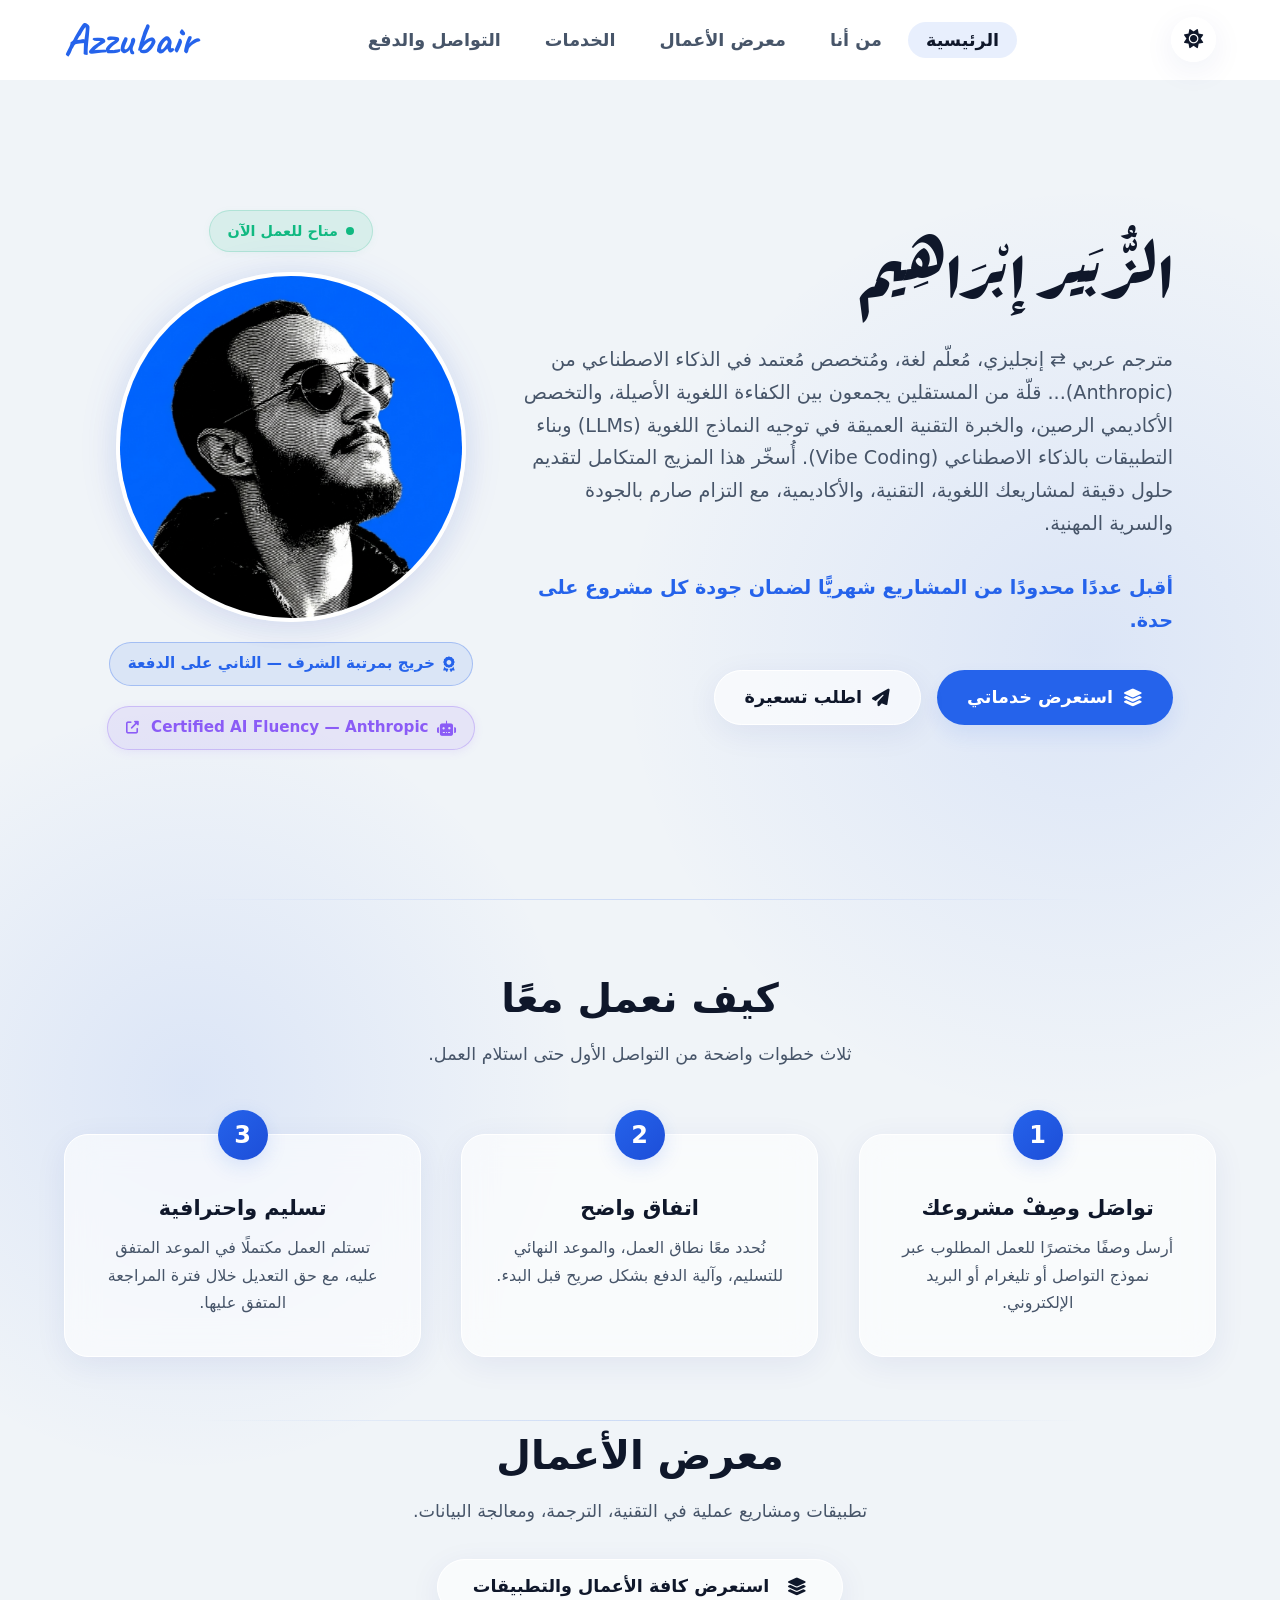
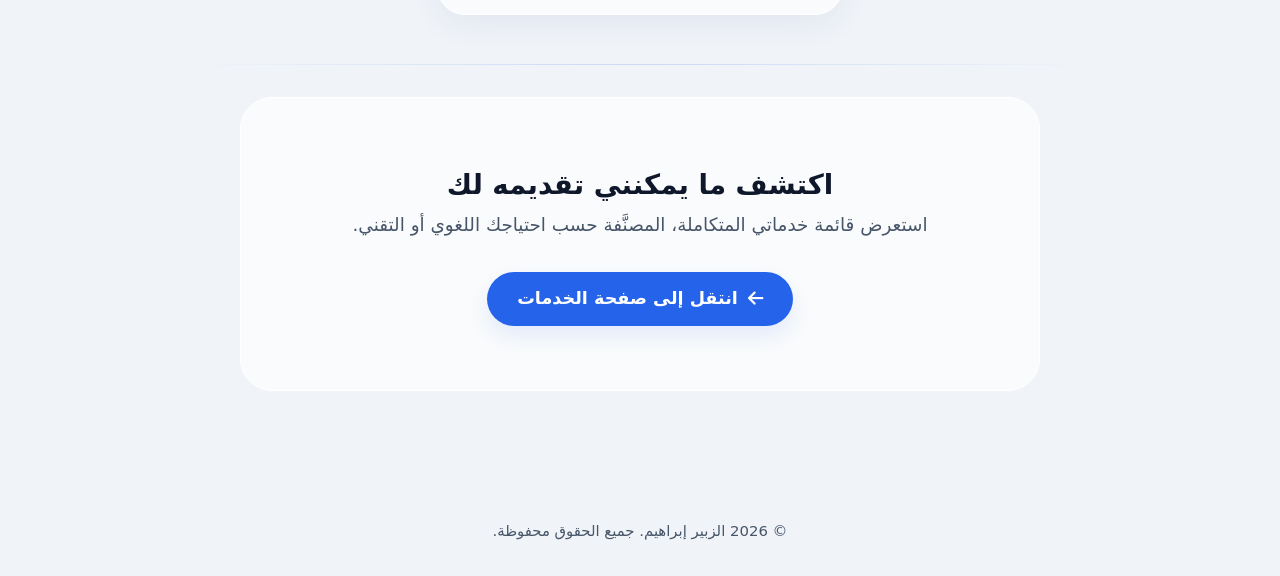
==== commit 18863a15: "Revise project portfolio section with new details Updated the project portfolio section with new con" ====
--- a/index.html
+++ b/index.html
@@ -72,7 +72,7 @@
     <div class="container">
       <a href="index.html" class="logo">Azzubair</a>
       <ul class="nav-links" id="navLinks">
-        <li><a href="index.html">الرئيسية</a></li>
+        <li><a href="index.html" class="active">الرئيسية</a></li>
         <li><a href="about.html">من أنا</a></li>
         <li><a href="portfolio.html">معرض الأعمال</a></li>
         <li><a href="services.html">الخدمات</a></li>
@@ -153,98 +153,23 @@
     </div>
   </section>
 
-<!-- معرض الأعمال (Project Portfolio) -->
-  <section id="portfolio" style="padding-top: 0;">
-    <div class="container">
-      <div class="section-title reveal">
+<!-- معرض الأعمال (Project Portfolio Preview) -->
+  <section id="portfolio" style="padding-top: 0; padding-bottom: 50px;">
+    <div class="container">
+      <div class="section-title reveal" style="margin-bottom: 2rem;">
         <h2>معرض الأعمال</h2>
-        <p>نماذج وتطبيقات عملية تعكس الكفاءة التقنية ومهارات التعامل مع البيانات.</p>
+        <p>تطبيقات ومشاريع عملية في التقنية، الترجمة، ومعالجة البيانات.</p>
       </div>
       
-      <!-- حاوية المشاريع -->
-      <div style="display: flex; flex-direction: column; gap: 2.5rem;">
-        
-        <!-- المشروع الأول: نظام التوقيت السواحلي -->
-        <div class="project-card reveal" style="background: linear-gradient(145deg, var(--bg-glass), rgba(0,0,0,0.1)); backdrop-filter: blur(16px); border: 1px solid var(--border-glass); border-radius: 28px; overflow: hidden; display: flex; flex-wrap: wrap; box-shadow: var(--shadow-glass); transition: transform 0.4s ease, border-color 0.4s ease;" onmouseover="this.style.borderColor='var(--primary)'; this.style.transform='translateY(-5px)';" onmouseout="this.style.borderColor='var(--border-glass)'; this.style.transform='translateY(0)';">
-          
-          <!-- تفاصيل المشروع -->
-          <div class="project-content" style="flex: 1; min-width: 300px; padding: 3rem;">
-            <div class="service-badge" style="position: relative; top: 0; right: 0; display: inline-block; margin-bottom: 15px; background: linear-gradient(135deg, #10B981, #059669);">تطبيق ويب (Web App)</div>
-            
-            <h3 style="font-size: 1.8rem; color: var(--text-main); margin-bottom: 1rem; font-weight: bold;">نظام التوقيت السواحلي (Solaris Swahili)</h3>
-            
-            <p style="color: var(--text-muted); line-height: 1.8; margin-bottom: 1.5rem; font-size: 1.05rem;">
-              تطبيق ويب تفاعلي طوّرته ليقوم بحساب التوقيت السواحلي الأصيل، والذي يعتمد على حركة الشمس الفعلية. يقوم النظام بتحديد طول النهار والليل بدقة متناهية لأي مدينة في العالم، مع تصفير عداد الساعات تلقائيًّا عند لحظتي الشروق والغروب.
-            </p>
-            
-            <div class="project-tags" style="display: flex; gap: 10px; flex-wrap: wrap; margin-bottom: 2rem;">
-              <span style="background: var(--bg-main); border: 1px solid var(--border-glass); padding: 6px 14px; border-radius: 50px; font-size: 0.9rem; color: var(--primary);">واجهة مستخدم (UI/UX)</span>
-              <span style="background: var(--bg-main); border: 1px solid var(--border-glass); padding: 6px 14px; border-radius: 50px; font-size: 0.9rem; color: var(--primary);">ربط برمجي (API)</span>
-            </div>
-            
-            <a href="https://azzubair.ly/solaris-swahili/" target="_blank" rel="noopener noreferrer" class="btn btn-primary" style="padding: 12px 28px; border-radius: 50px;">
-              <i class="fas fa-external-link-alt"></i> استكشف المشروع الحي
-            </a>
-          </div>
-          
-          <!-- الجانب البصري للمشروع الأول -->
-          <div class="project-image" style="flex: 1; min-width: 300px; background: var(--bg-main); display: flex; align-items: center; justify-content: center; border-right: 1px solid var(--border-glass); position: relative; overflow: hidden; min-height: 300px;">
-            <div style="position: absolute; width: 300px; height: 300px; background: #F59E0B; filter: blur(120px); opacity: 0.15; z-index: 0;"></div>
-            <div style="text-align: center; z-index: 1;">
-              <style>@keyframes slow-spin { 100% { transform: rotate(360deg); } }</style>
-              <i class="fas fa-sun" style="font-size: 6rem; color: #F59E0B; margin-bottom: 20px; filter: drop-shadow(0 0 20px rgba(245, 158, 11, 0.4)); animation: slow-spin 25s linear infinite;"></i>
-              <h4 style="font-family: monospace, sans-serif; color: var(--text-main); font-size: 1.4rem; letter-spacing: 2px; direction: ltr;">SolarisSwahili</h4>
-            </div>
-          </div>
-        </div>
-
-        <!-- المشروع الثاني: أوقات الصلاة JSON -->
-        <div class="project-card reveal" style="background: linear-gradient(145deg, var(--bg-glass), rgba(0,0,0,0.1)); backdrop-filter: blur(16px); border: 1px solid var(--border-glass); border-radius: 28px; overflow: hidden; display: flex; flex-wrap: wrap-reverse; box-shadow: var(--shadow-glass); transition: transform 0.4s ease, border-color 0.4s ease;" onmouseover="this.style.borderColor='var(--primary)'; this.style.transform='translateY(-5px)';" onmouseout="this.style.borderColor='var(--border-glass)'; this.style.transform='translateY(0)';">
-          
-          <!-- الجانب البصري للمشروع الثاني (على اليمين) -->
-          <div class="project-image" style="flex: 1; min-width: 300px; background: var(--bg-main); display: flex; align-items: center; justify-content: center; border-left: 1px solid var(--border-glass); position: relative; overflow: hidden; min-height: 300px;">
-            <div style="position: absolute; width: 300px; height: 300px; background: #8B5CF6; filter: blur(120px); opacity: 0.15; z-index: 0;"></div>
-            <div style="text-align: center; z-index: 1;">
-              <style>
-                @keyframes pulse-glow { 0% { filter: drop-shadow(0 0 10px rgba(139, 92, 246, 0.4)); transform: scale(1); } 50% { filter: drop-shadow(0 0 25px rgba(139, 92, 246, 0.8)); transform: scale(1.05); } 100% { filter: drop-shadow(0 0 10px rgba(139, 92, 246, 0.4)); transform: scale(1); } }
-              </style>
-              <i class="fas fa-code-branch" style="font-size: 5rem; color: #8B5CF6; margin-bottom: 20px; animation: pulse-glow 3s ease-in-out infinite;"></i>
-              <h4 style="font-family: monospace, sans-serif; color: var(--text-main); font-size: 1.4rem; letter-spacing: 2px; direction: ltr;">{ prayer_times }</h4>
-            </div>
-          </div>
-
-          <!-- تفاصيل المشروع -->
-          <div class="project-content" style="flex: 1; min-width: 300px; padding: 3rem;">
-            <div class="service-badge" style="position: relative; top: 0; right: 0; display: inline-block; margin-bottom: 15px; background: linear-gradient(135deg, #8B5CF6, #6D28D9);">مفتوح المصدر (Open Source)</div>
-            
-            <h3 style="font-size: 1.8rem; color: var(--text-main); margin-bottom: 1rem; font-weight: bold;">واجهة بيانات أوقات الصلاة (JSON API)</h3>
-            
-            <p style="color: var(--text-muted); line-height: 1.8; margin-bottom: 1.5rem; font-size: 1.05rem;">
-              مستودع برمجي مفتوح المصدر يوفر بيانات أوقات الصلاة مهيكلة ومنظمة بصيغة JSON. يهدف المشروع إلى تسهيل عملية ربط تواقيت الصلاة الدقيقة للمطورين ضمن تطبيقاتهم ومواقعهم الإلكترونية بكفاءة ودون أي تعقيد برمجي.
-            </p>
-            
-            <div class="project-tags" style="display: flex; gap: 10px; flex-wrap: wrap; margin-bottom: 2rem;">
-              <span style="background: var(--bg-main); border: 1px solid var(--border-glass); padding: 6px 14px; border-radius: 50px; font-size: 0.9rem; color: #8B5CF6;">هيكلة البيانات (JSON)</span>
-              <span style="background: var(--bg-main); border: 1px solid var(--border-glass); padding: 6px 14px; border-radius: 50px; font-size: 0.9rem; color: #8B5CF6;">مستودع (GitHub)</span>
-            </div>
-            
-            <a href="https://github.com/azzubairx/prayer-times-json" target="_blank" rel="noopener noreferrer" class="btn btn-outline" style="padding: 12px 28px; border-radius: 50px;">
-              <i class="fab fa-github" style="font-size: 1.2rem;"></i> عرض المستودع
-            </a>
-          </div>
-
-        </div>
-
-      </div>
-    </div>
-    <!-- زر الانتقال للصفحة المخصصة لمعرض الأعمال -->
-      <div class="reveal" style="text-align: center; margin-top: 3.5rem;">
+      <!-- زر الانتقال للصفحة المخصصة لمعرض الأعمال -->
+      <div class="reveal" style="text-align: center;">
         <a href="portfolio.html" class="btn btn-outline" style="padding: 12px 35px; border-radius: 50px; font-size: 1.1rem;">
           <i class="fas fa-layer-group" style="margin-left: 8px;"></i> استعرض كافة الأعمال والتطبيقات
         </a>
       </div>
-  </section>
-
+    </div>
+  </section>
+  
   <section style="padding-top: 0;">
     <div class="container">
       <div class="about-cta reveal">
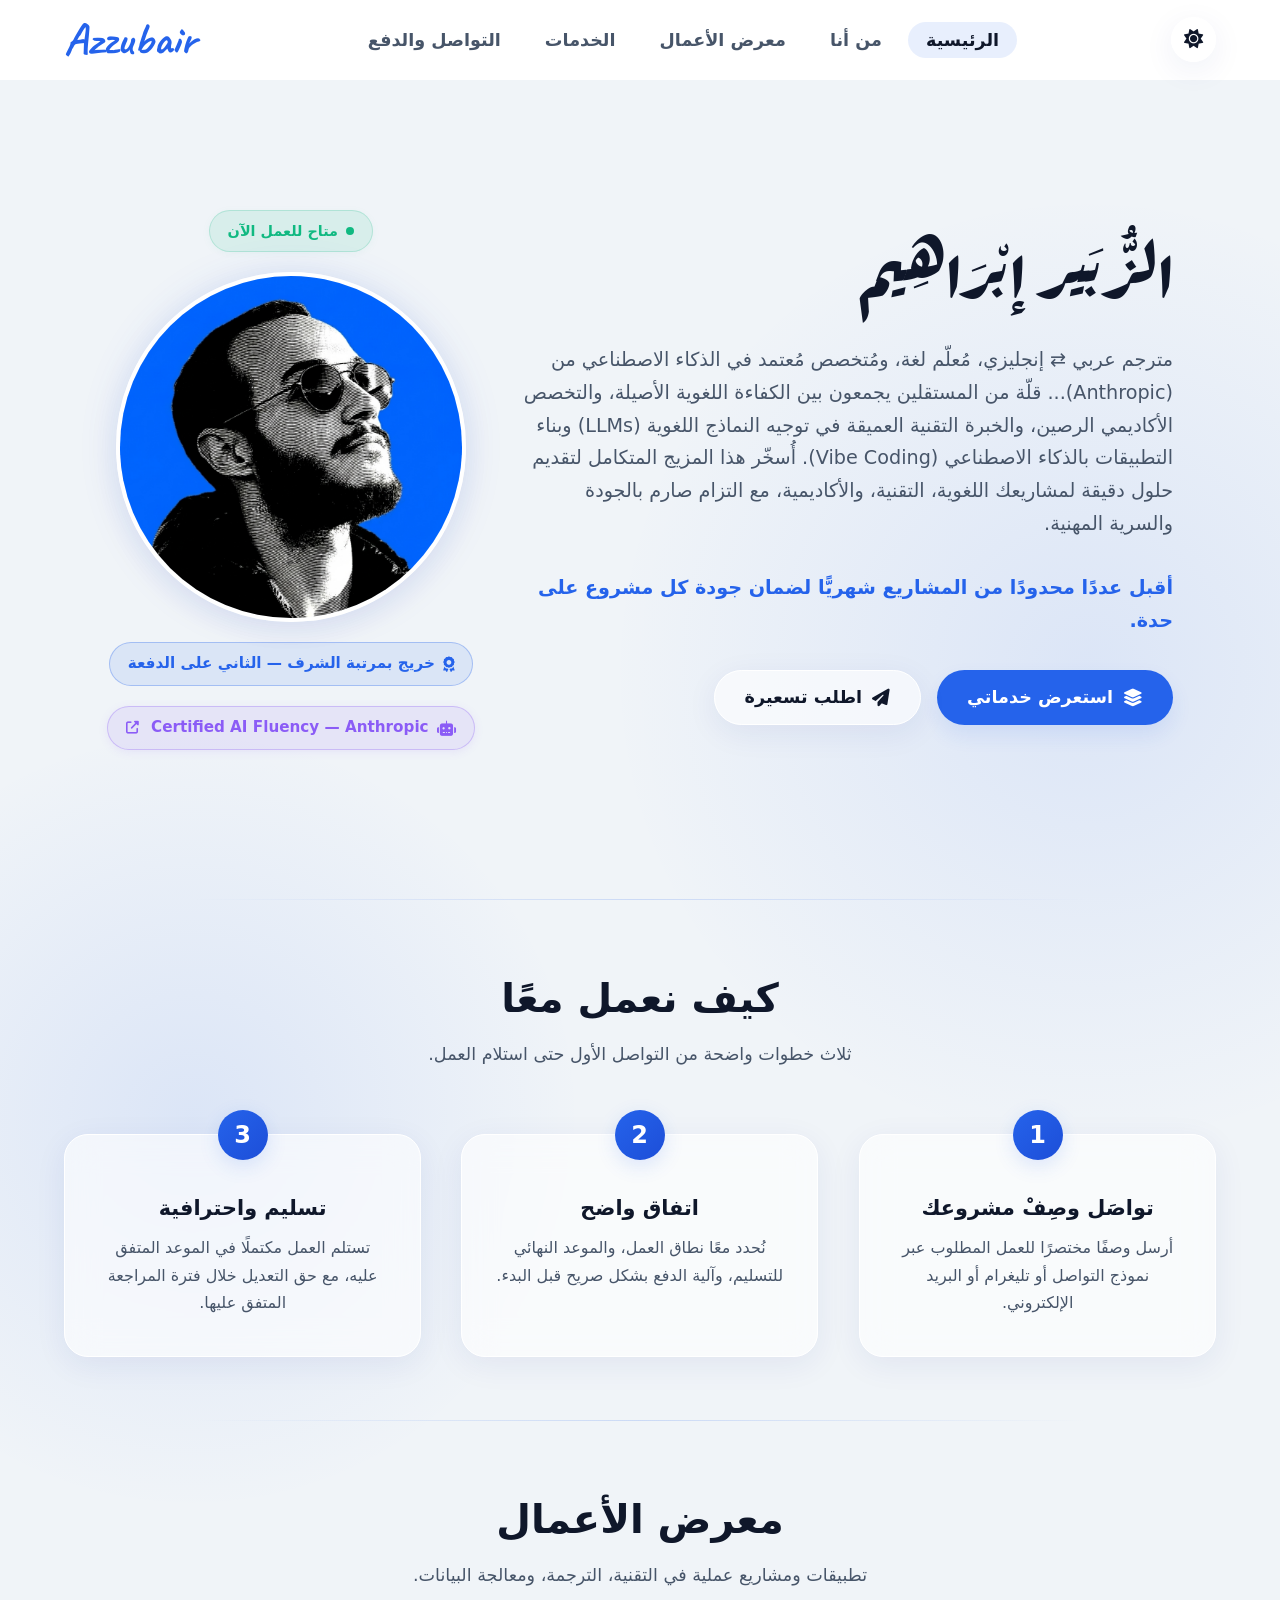
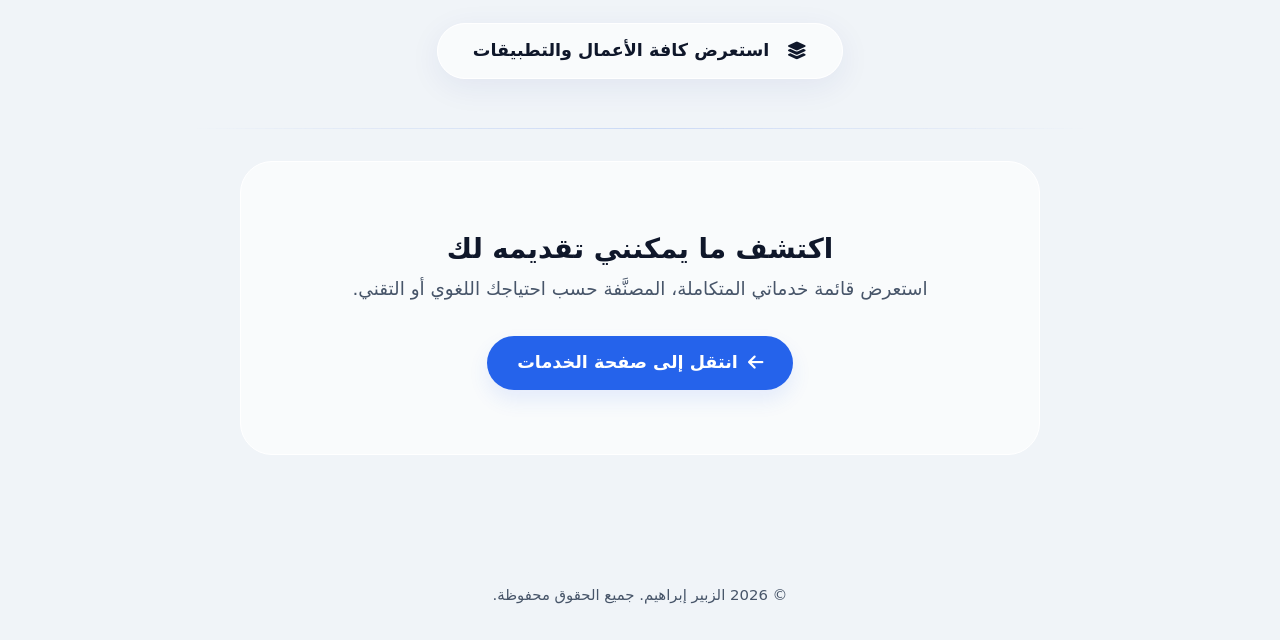
==== commit 5005364b: "Adjust padding in portfolio section of index.html" ====
--- a/index.html
+++ b/index.html
@@ -154,7 +154,7 @@
   </section>
 
 <!-- معرض الأعمال (Project Portfolio Preview) -->
-  <section id="portfolio" style="padding-top: 0; padding-bottom: 50px;">
+  <section id="portfolio" style="padding-top: 30; padding-bottom: 50px;">
     <div class="container">
       <div class="section-title reveal" style="margin-bottom: 2rem;">
         <h2>معرض الأعمال</h2>
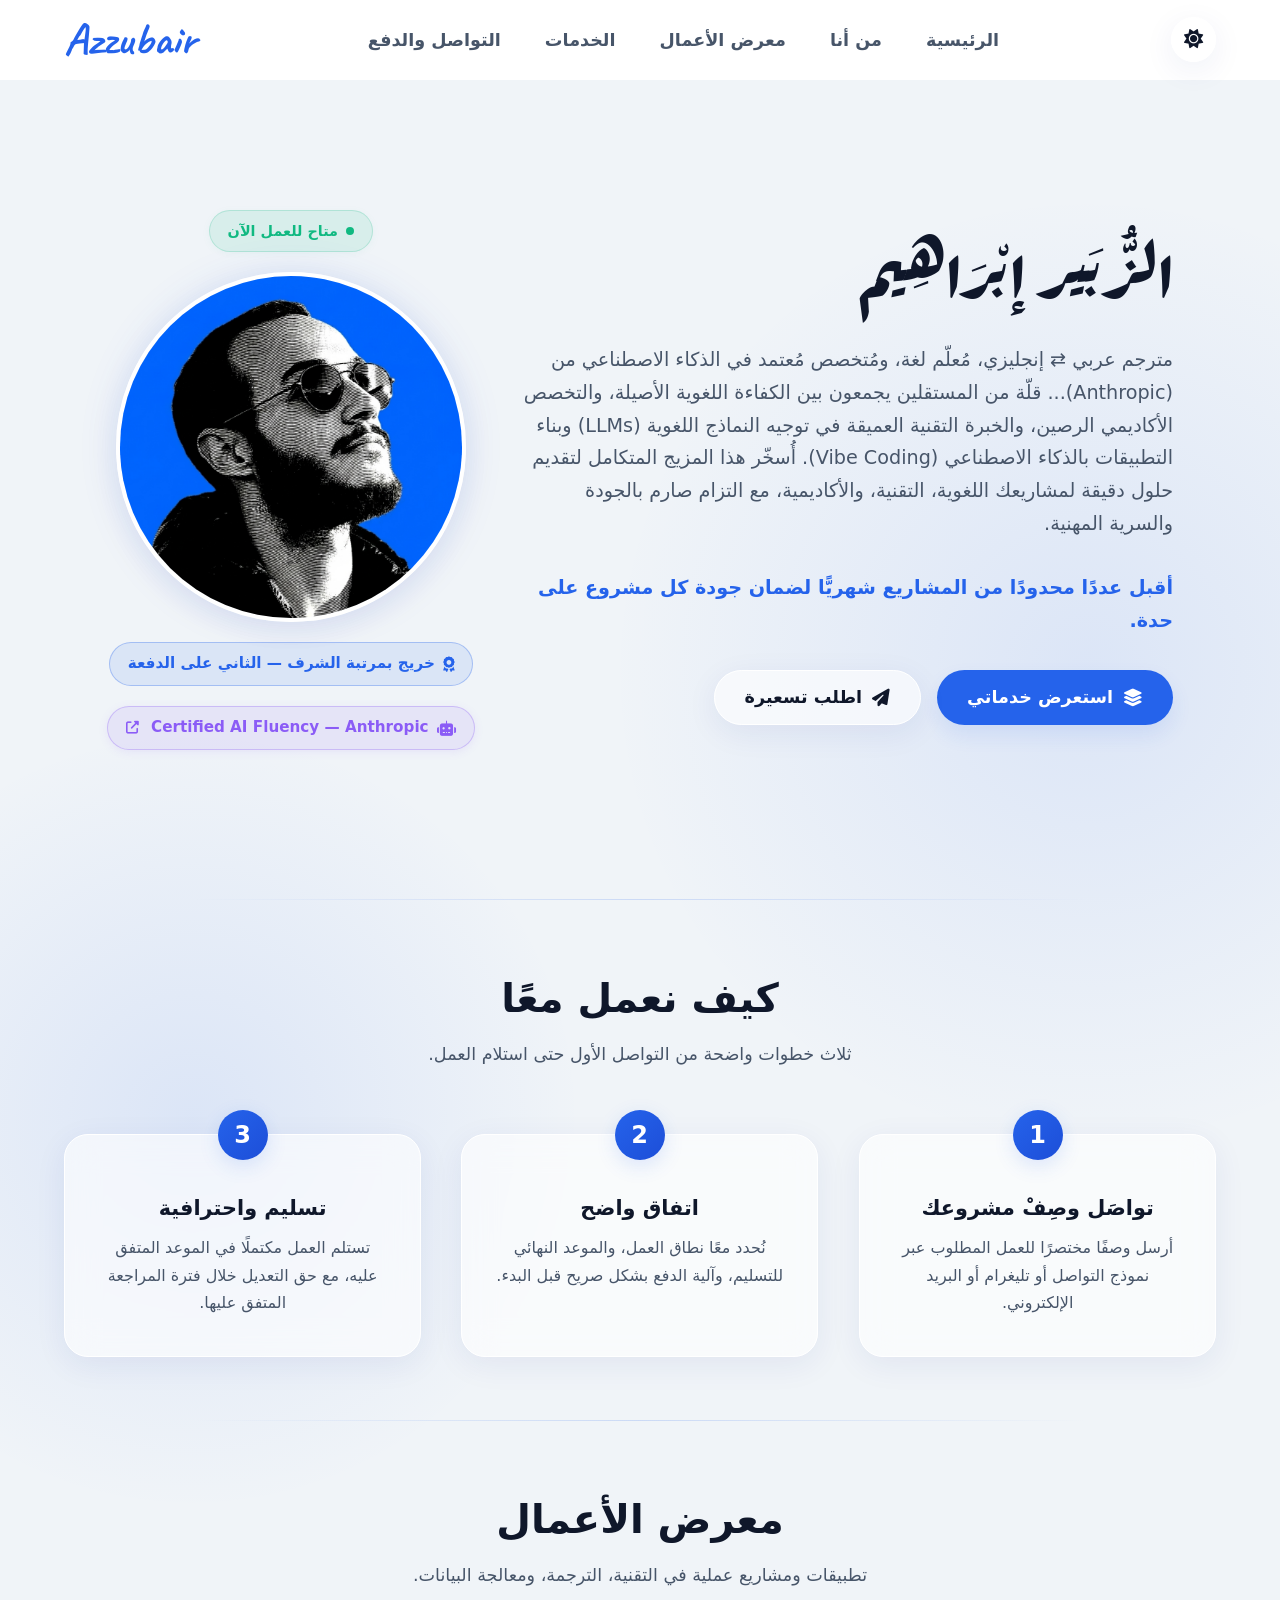
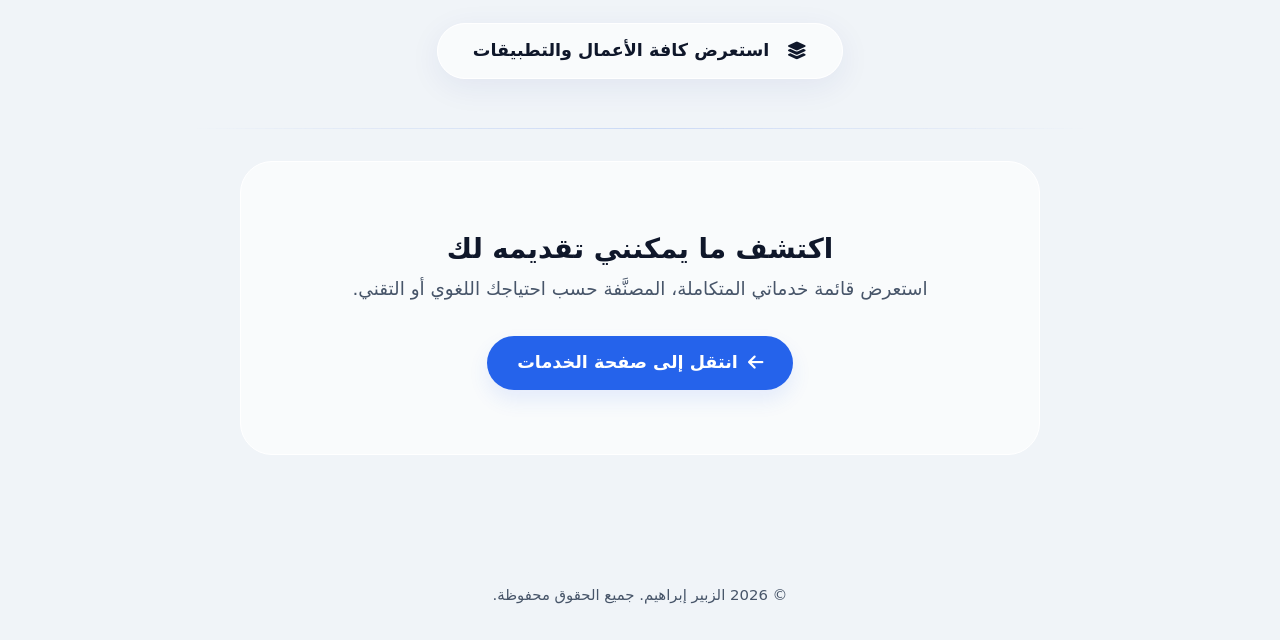
==== commit e6bad430: "Refactor navigation links and active link logic Updated navigation links to use clean URLs and modif" ====
--- a/index.html
+++ b/index.html
@@ -72,11 +72,11 @@
     <div class="container">
       <a href="index.html" class="logo">Azzubair</a>
       <ul class="nav-links" id="navLinks">
-        <li><a href="index.html" class="active">الرئيسية</a></li>
-        <li><a href="about.html">من أنا</a></li>
-        <li><a href="portfolio.html">معرض الأعمال</a></li>
-        <li><a href="services.html">الخدمات</a></li>
-        <li><a href="contact.html">التواصل والدفع</a></li>
+        <li><a href="/">الرئيسية</a></li>
+        <li><a href="/about">من أنا</a></li>
+        <li><a href="/portfolio">معرض الأعمال</a></li>
+        <li><a href="/services">الخدمات</a></li>
+        <li><a href="/contact">التواصل والدفع</a></li>
       </ul>
       <div class="nav-controls">
         <button class="theme-toggle" id="themeToggle" aria-label="تبديل الوضع"><i class="fas fa-moon"></i></button>
@@ -154,7 +154,7 @@
   </section>
 
 <!-- معرض الأعمال (Project Portfolio Preview) -->
-  <section id="portfolio" style="padding-top: 30; padding-bottom: 50px;">
+  <section id="portfolio" style="padding-top: 20; padding-bottom: 50px;">
     <div class="container">
       <div class="section-title reveal" style="margin-bottom: 2rem;">
         <h2>معرض الأعمال</h2>
@@ -224,10 +224,16 @@
     }, { threshold: 0.1, rootMargin: "0px 0px -20px 0px" });
     document.querySelectorAll('.reveal').forEach(el => revealObserver.observe(el));
     
-    const currentPath = window.location.pathname.split('/').pop();
+    // تحديد الرابط النشط بناءً على المسار النظيف (Clean URLs)
+    let currentPath = window.location.pathname.replace(/\/$/, "");
+    if (currentPath === "") currentPath = "/";
+
     document.querySelectorAll('.nav-links a').forEach(link => {
+      link.classList.remove('active'); // إزالة التنشيط الافتراضي
       const href = link.getAttribute('href');
-      if ((currentPath === '' && href === 'index.html') || href === currentPath) { link.classList.add('active'); }
+      if (href === currentPath) { 
+        link.classList.add('active'); 
+      }
     });
   </script>
 </body>
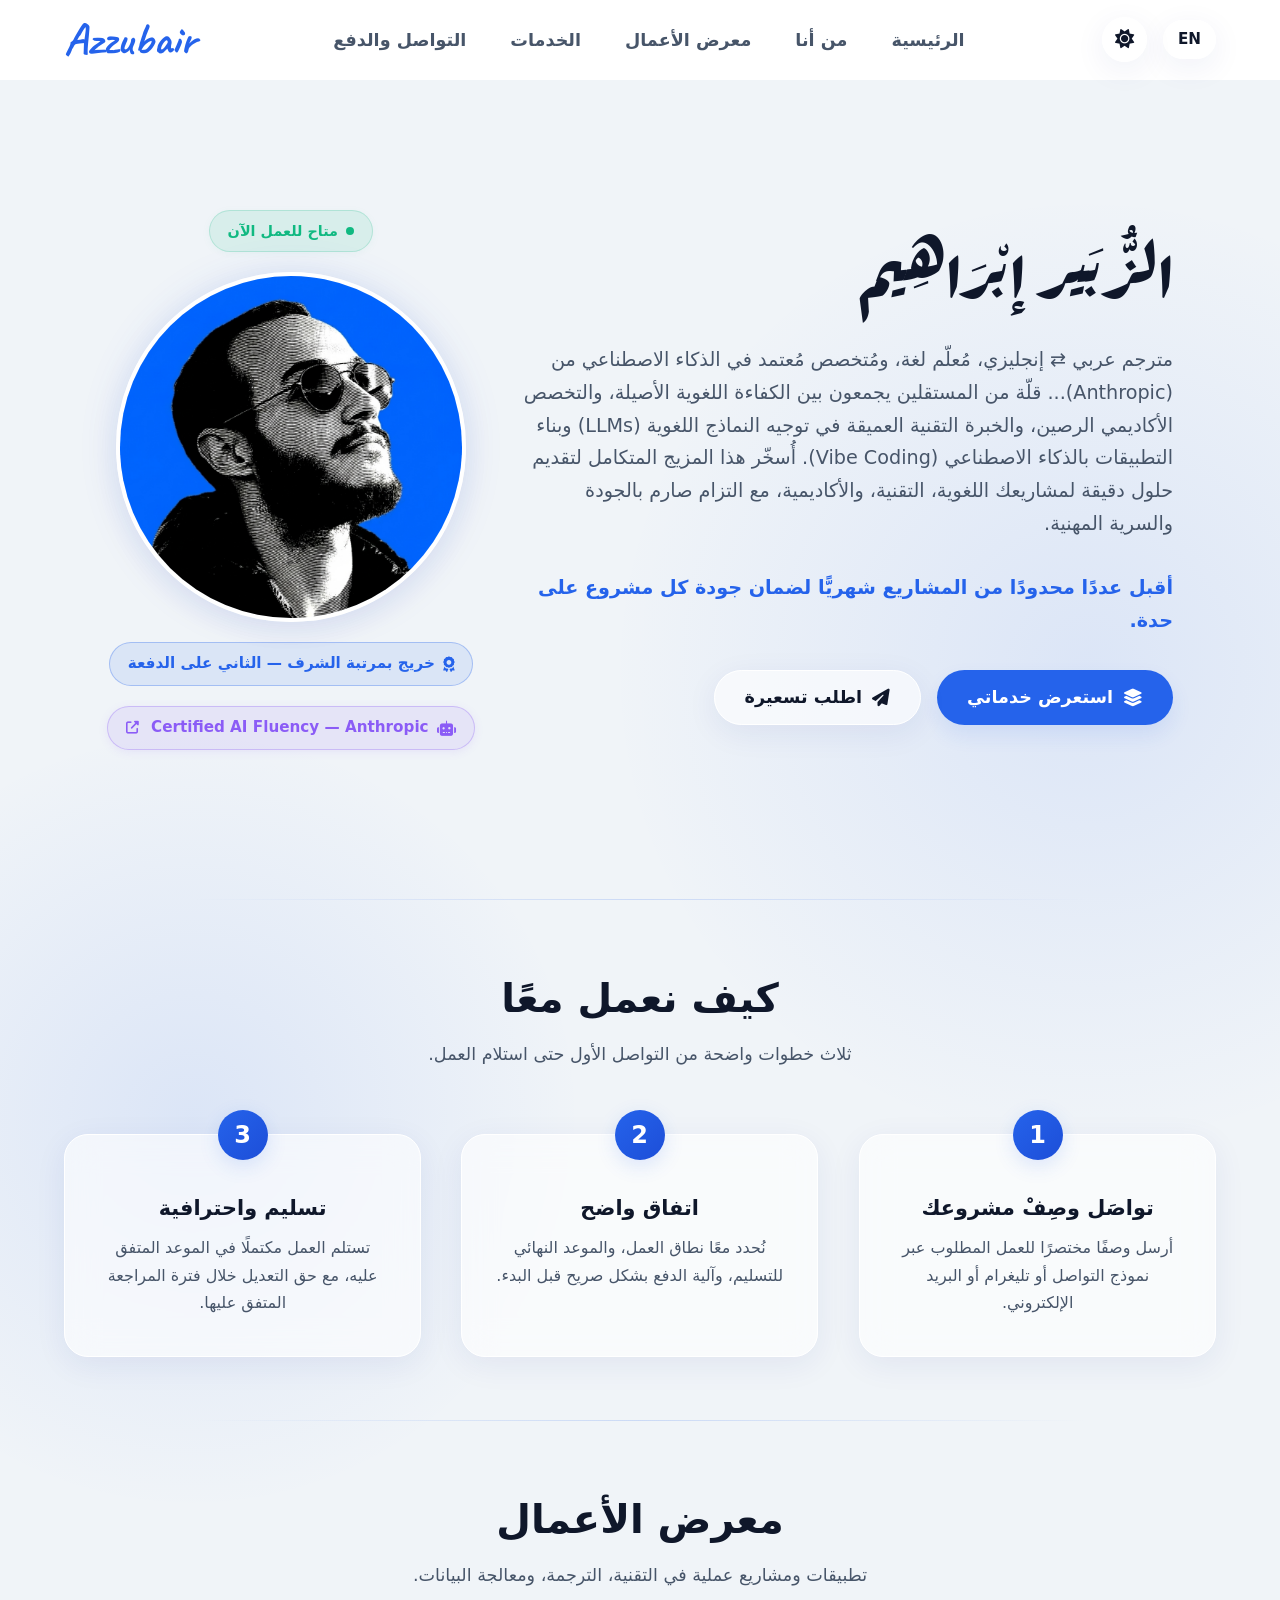
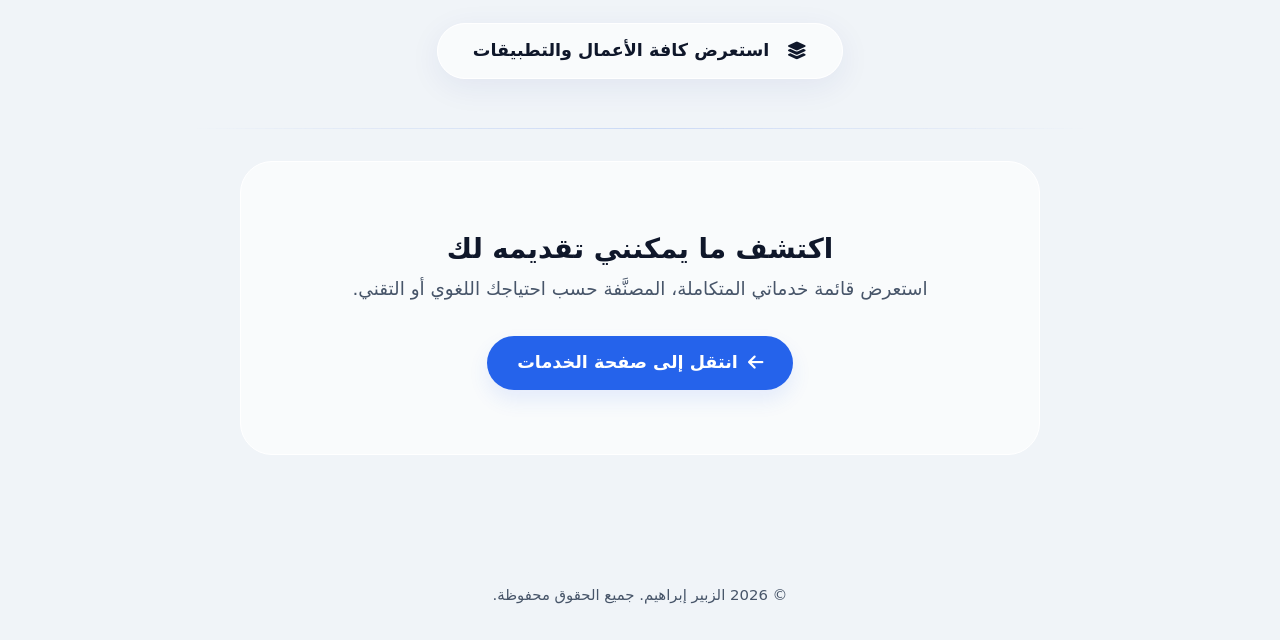
==== commit ade69b44: "Update index.html" ====
--- a/index.html
+++ b/index.html
@@ -70,7 +70,7 @@
 
   <nav id="navbar">
     <div class="container">
-      <a href="index.html" class="logo">Azzubair</a>
+      <a href="/index" class="logo">Azzubair</a>
       <ul class="nav-links" id="navLinks">
         <li><a href="/">الرئيسية</a></li>
         <li><a href="/about">من أنا</a></li>
@@ -80,6 +80,7 @@
       </ul>
       <div class="nav-controls">
         <button class="theme-toggle" id="themeToggle" aria-label="تبديل الوضع"><i class="fas fa-moon"></i></button>
+        <a href="/en/" class="lang-switch" aria-label="English Version">EN</a>
         <button class="hamburger" id="hamburger" aria-label="القائمة"><i class="fas fa-bars"></i></button>
       </div>
     </div>
@@ -95,8 +96,8 @@
           <p class="scarcity-text">أقبل عددًا محدودًا من المشاريع شهريًّا لضمان جودة كل مشروع على حدة.</p>
           
           <div class="btn-group">
-            <a href="services.html" class="btn btn-primary"><i class="fas fa-layer-group"></i> استعرض خدماتي</a>
-            <a href="contact.html" class="btn btn-outline"><i class="fas fa-paper-plane"></i> اطلب تسعيرة</a>
+            <a href="/services" class="btn btn-primary"><i class="fas fa-layer-group"></i> استعرض خدماتي</a>
+            <a href="/contact" class="btn btn-outline"><i class="fas fa-paper-plane"></i> اطلب تسعيرة</a>
           </div>
         </div>
 
@@ -163,7 +164,7 @@
       
       <!-- زر الانتقال للصفحة المخصصة لمعرض الأعمال -->
       <div class="reveal" style="text-align: center;">
-        <a href="portfolio.html" class="btn btn-outline" style="padding: 12px 35px; border-radius: 50px; font-size: 1.1rem;">
+        <a href="/portfolio" class="btn btn-outline" style="padding: 12px 35px; border-radius: 50px; font-size: 1.1rem;">
           <i class="fas fa-layer-group" style="margin-left: 8px;"></i> استعرض كافة الأعمال والتطبيقات
         </a>
       </div>
@@ -176,7 +177,7 @@
         <h2>اكتشف ما يمكنني تقديمه لك</h2>
         <p style="color: var(--text-muted); margin-bottom: 2rem;">استعرض قائمة خدماتي المتكاملة، المصنَّفة حسب احتياجك اللغوي أو التقني.</p>
         <div class="btn-group" style="justify-content: center;">
-          <a href="services.html" class="btn btn-primary"><i class="fas fa-arrow-left"></i> انتقل إلى صفحة الخدمات</a>
+          <a href="/services" class="btn btn-primary"><i class="fas fa-arrow-left"></i> انتقل إلى صفحة الخدمات</a>
         </div>
       </div>
     </div>
--- a/css/style.css
+++ b/css/style.css
@@ -599,3 +599,69 @@
     color: var(--text-muted) !important;
     opacity: 0.3 !important;
 }
+
+/* =========================================
+   دعم اللغة الإنجليزية (LTR Support)
+   ========================================= */
+[dir="ltr"] body {
+    direction: ltr;
+    text-align: left;
+    font-family: system-ui, -apple-system, 'Segoe UI', Roboto, sans-serif !important; /* خط إنجليزي قياسي */
+}
+[dir="ltr"] .nav-links,
+[dir="ltr"] .nav-controls {
+    flex-direction: row; /* عكس شريط التنقل */
+}
+[dir="ltr"] .logo {
+    direction: ltr;
+}
+[dir="ltr"] .contact-form {
+    text-align: left;
+}
+[dir="ltr"] .pricing-list {
+    text-align: left;
+}
+[dir="ltr"] .faq-question {
+    text-align: left;
+}
+/* عكس اتجاه التايم لاين الزجاجي في صفحة "عني" */
+[dir="ltr"] .modern-timeline {
+    border-right: none;
+    border-left: 3px solid var(--border-primary);
+    padding-right: 0;
+    padding-left: 24px;
+    margin-right: 0;
+    margin-left: 12px;
+}
+[dir="ltr"] .modern-timeline__node {
+    right: auto;
+    left: -33.5px;
+}
+/* عكس اتجاه التقويم (Flatpickr) */
+[dir="ltr"] .flatpickr-calendar {
+    direction: ltr !important;
+}
+
+/* ── تصميم زر تبديل اللغة (Language Switcher) ── */
+.lang-switch {
+    font-family: 'Casa', system-ui, sans-serif;
+    font-weight: bold;
+    font-size: 0.95rem;
+    color: var(--text-main);
+    background: var(--bg-glass);
+    border: 1px solid var(--border-glass);
+    padding: 6px 14px;
+    border-radius: 20px;
+    transition: all 0.3s ease;
+    text-decoration: none !important;
+    display: flex;
+    align-items: center;
+    justify-content: center;
+    box-shadow: var(--shadow-glass);
+}
+.lang-switch:hover {
+    background: var(--primary);
+    color: #fff !important;
+    border-color: var(--primary);
+    transform: translateY(-2px);
+}
